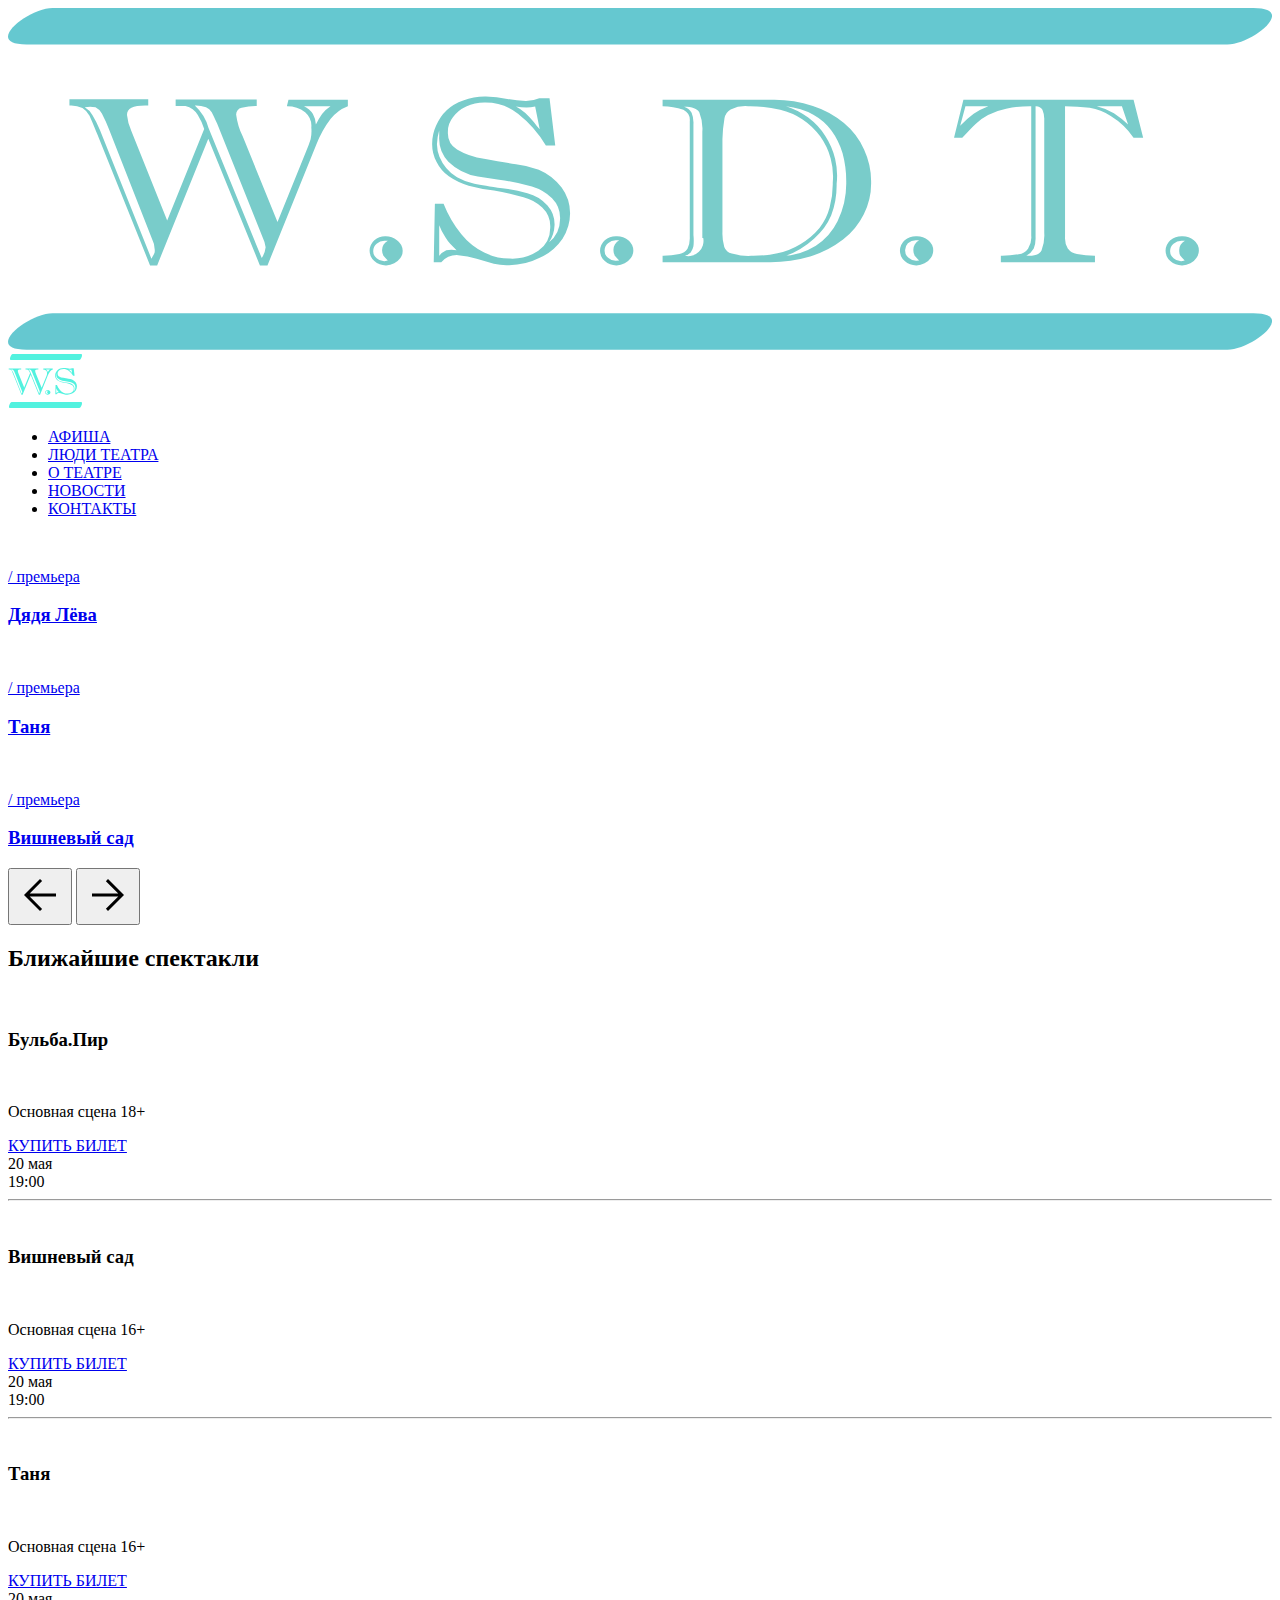
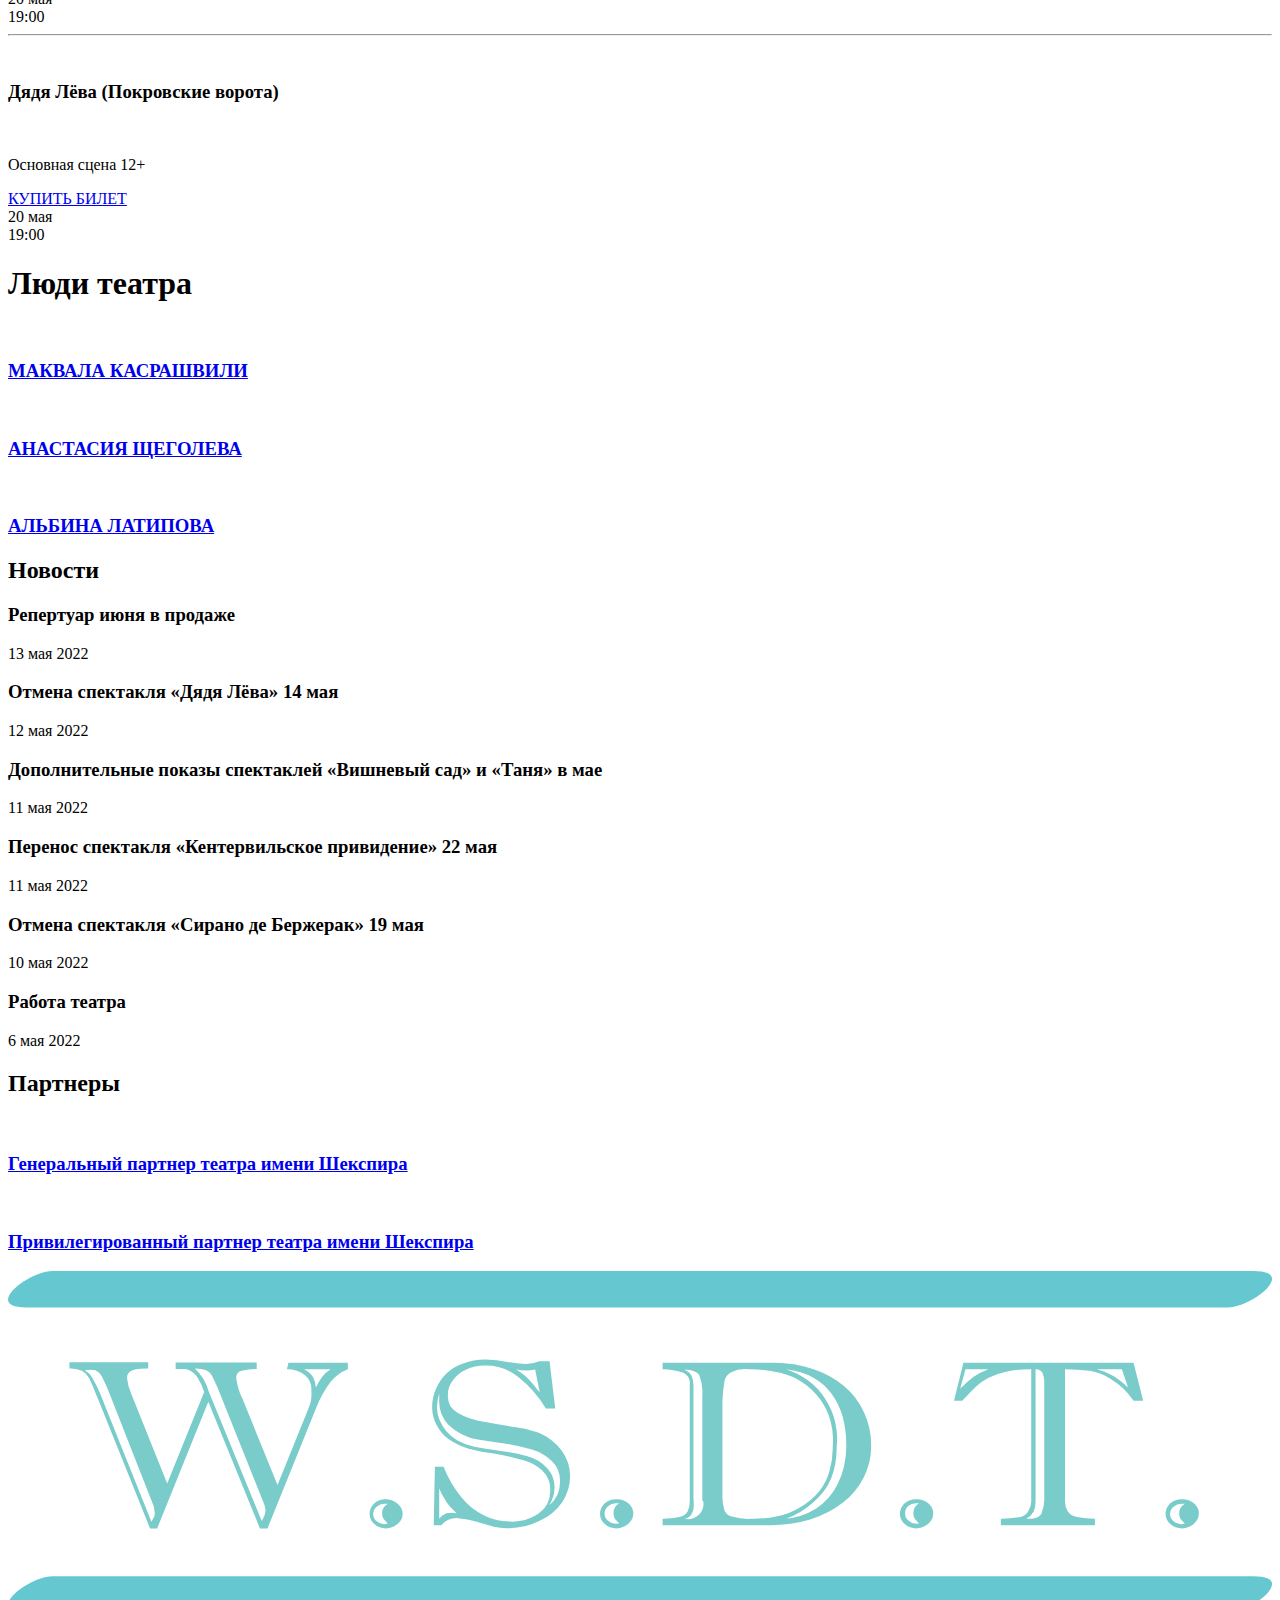
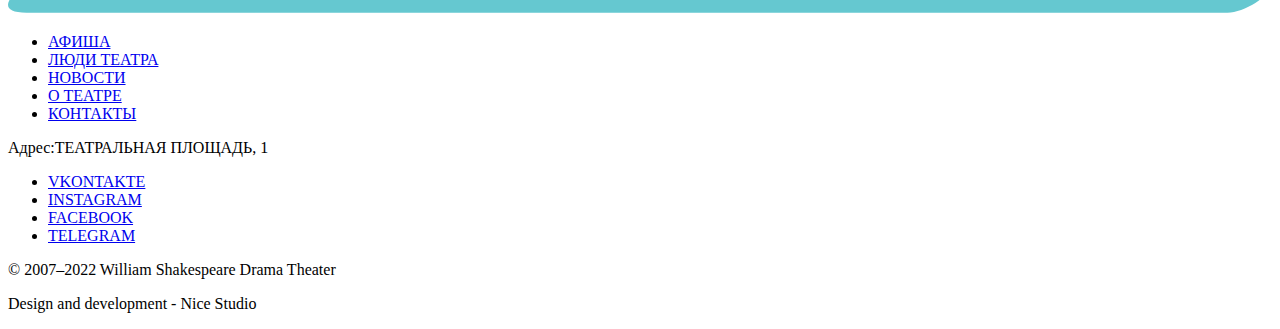
==== index.html @ a1132727 "rechange" ====
<!DOCTYPE html>
<html lang="ru">
<head>
    <meta charset="UTF-8">
    <meta http-equiv="X-UA-Compatible" content="IE=edge">
    <meta name="viewport" content="width=device-width, initial-scale=1.0, user-scalable=0">
    <meta name="format-detection" content="telephone=no">
    <meta name="description" content="Билеты на официальном сайте William Shakespeare Drama Theatre. Онлайн покупка билетов на спектакль. Афиша">
    <meta name="keywords" content="Купить билеты, купить билеты на официальном сайте Willaim Shakespeare Drama Theatre, William Shakespeare Drama Theatre, ws drama theatre">
    <title>Drama Theatre - Main</title>
    <link rel="stylesheet" href="./css/index.css">
    <link rel="icon" href="img/icons/favicon.svg">
    <script src="./js/index.js" defer></script>
</head>
<body>
    <div class="wrapper">
        <header class="header">
            <div class="header__inside container">
                <div class="header__logo">
                    <a href="./index.html">
                        <svg id="Слой_1" data-name="Слой 1" xmlns="http://www.w3.org/2000/svg" viewBox="0 0 55.34 14.96"><defs><style>.cls-1{fill:#52F2DF;}.cls-2{fill:#52F2DF;}</style></defs><path class="cls-1" d="M24,30.39H26.6v.28a1.77,1.77,0,0,0-.76.56,4.51,4.51,0,0,0-.62,1.12l-2.14,5.29h-.33l-2.26-5.55-2.24,5.55h-.31l-2.23-5.55c-.2-.49-.34-.82-.42-1a.86.86,0,0,0-.31-.34,1.11,1.11,0,0,0-.57-.11v-.28h3.45v.28h-.14c-.53,0-.79.13-.79.41a2.26,2.26,0,0,0,.19.71l1.57,3.91,1.62-4a2.73,2.73,0,0,0-.28-.61.82.82,0,0,0-.54-.4l-.43,0v-.28h3.55v.28a2.27,2.27,0,0,0-.66.08.29.29,0,0,0-.24.3A3,3,0,0,0,22,32l1.52,3.74,1.25-3.09a4.36,4.36,0,0,0,.2-.53A1.71,1.71,0,0,0,25,31.6a.8.8,0,0,0-.27-.67,1.31,1.31,0,0,0-.8-.26ZM15.74,31.7,18,37.35l.07-.13a1.07,1.07,0,0,0,.07-.15.44.44,0,0,0,0-.15.91.91,0,0,0-.1-.4L16.15,31.7a7.07,7.07,0,0,0-.32-.71.66.66,0,0,0-.28-.27.94.94,0,0,0-.47,0,.88.88,0,0,1,.34.35A5,5,0,0,1,15.74,31.7Zm4.76-.08,2.33,5.7a1.11,1.11,0,0,0,.17-.48,1.23,1.23,0,0,0-.12-.4l-2-5c-.11-.25-.19-.41-.24-.51a.58.58,0,0,0-.25-.21,1.24,1.24,0,0,0-.49-.08A2.11,2.11,0,0,1,20.5,31.62Zm5.34-.95H24.68a.89.89,0,0,1,.39.34,1,1,0,0,1,.13.46,2.93,2.93,0,0,1,.27-.46A1.5,1.5,0,0,1,25.84,30.67Z" transform="translate(-11.72 -26.37)"/><path class="cls-1" d="M28.23,36.36a.77.77,0,0,1,.52.18A.6.6,0,0,1,29,37a.55.55,0,0,1-.1.32.75.75,0,0,1-.27.23.74.74,0,0,1-.36.09.76.76,0,0,1-.51-.19.6.6,0,0,1,0-.91A.74.74,0,0,1,28.23,36.36Zm.12,1.06a1.59,1.59,0,0,1-.19-.2A.43.43,0,0,1,28.1,37a.45.45,0,0,1,.06-.26.66.66,0,0,1,.19-.18h-.14a.51.51,0,0,0-.35.13.43.43,0,0,0-.15.33.4.4,0,0,0,.15.31.48.48,0,0,0,.34.13Z" transform="translate(-11.72 -26.37)"/><path class="cls-1" d="M30.41,34.94h.38a5.2,5.2,0,0,0,.78,1.34,2.94,2.94,0,0,0,1,.8,2.45,2.45,0,0,0,1.12.26A2.05,2.05,0,0,0,34.94,37a1.23,1.23,0,0,0,.52-1,1.15,1.15,0,0,0-.35-.89,1.88,1.88,0,0,0-.82-.45A10,10,0,0,0,33,34.36a7.35,7.35,0,0,1-1.11-.21,2.92,2.92,0,0,1-.87-.41,1.73,1.73,0,0,1-.54-.64,1.65,1.65,0,0,1-.19-.79,1.92,1.92,0,0,1,.17-.78,2,2,0,0,1,1.19-1.11,2.69,2.69,0,0,1,1-.17,6.17,6.17,0,0,1,.93.1,5.69,5.69,0,0,0,.81.09,1.45,1.45,0,0,0,.59-.12h.45l.25,2.07h-.41A5.09,5.09,0,0,0,34.05,31a2.33,2.33,0,0,0-1.48-.49,1.93,1.93,0,0,0-.79.17,1.49,1.49,0,0,0-.58.47,1,1,0,0,0-.22.65.86.86,0,0,0,.4.77,3,3,0,0,0,1.18.4c.52.1,1,.17,1.4.24a4.24,4.24,0,0,1,1,.24,2.47,2.47,0,0,1,1,.78,1.91,1.91,0,0,1,.37,1.13A2.08,2.08,0,0,1,36,36.47a2.46,2.46,0,0,1-1,.84,2.94,2.94,0,0,1-1.37.32,2.55,2.55,0,0,1-.64-.06l-.75-.22a3.31,3.31,0,0,0-.81-.16.92.92,0,0,0-.74.31h-.33Zm.19-3.22a2.44,2.44,0,0,0-.1.62,1.49,1.49,0,0,0,.11.54,1.87,1.87,0,0,0,.77.9,2.38,2.38,0,0,0,.76.28c.28.06.68.12,1.22.2a6.19,6.19,0,0,1,1.1.22,1.74,1.74,0,0,1,.88.54,1.24,1.24,0,0,1,.31.85,1.49,1.49,0,0,1-.24.76,1.3,1.3,0,0,0,.48-1,1.23,1.23,0,0,0-.35-.93,2.2,2.2,0,0,0-.88-.51,9.78,9.78,0,0,0-1.44-.3l-.93-.14A2.44,2.44,0,0,1,31,33.1,1.48,1.48,0,0,1,30.6,32v-.18A.65.65,0,0,1,30.6,31.72Zm0,4.16v1.34a.86.86,0,0,1,.31-.24,1.11,1.11,0,0,1,.45,0l-.28-.29a1.54,1.54,0,0,1-.21-.28A2.56,2.56,0,0,1,30.6,35.88ZM35,31.68l-.2-1a1.58,1.58,0,0,1-.38.05,2.58,2.58,0,0,1-.46-.05,1.77,1.77,0,0,1,.41.29,4.74,4.74,0,0,1,.37.39A2.79,2.79,0,0,0,35,31.68Z" transform="translate(-11.72 -26.37)"/><path class="cls-1" d="M38.36,36.36a.77.77,0,0,1,.52.18.61.61,0,0,1,.22.46.56.56,0,0,1-.11.32.75.75,0,0,1-.27.23.74.74,0,0,1-.36.09.76.76,0,0,1-.51-.19.6.6,0,0,1,0-.91A.74.74,0,0,1,38.36,36.36Zm.12,1.06a1.59,1.59,0,0,1-.19-.2.43.43,0,0,1-.06-.24.45.45,0,0,1,.06-.26.66.66,0,0,1,.19-.18h-.14a.51.51,0,0,0-.35.13.43.43,0,0,0-.15.33.4.4,0,0,0,.15.31.48.48,0,0,0,.34.13Z" transform="translate(-11.72 -26.37)"/><path class="cls-1" d="M45,37.5H40.38v-.28a3.17,3.17,0,0,0,.74-.08.56.56,0,0,0,.35-.23,1.07,1.07,0,0,0,.1-.5V31.34a.52.52,0,0,0-.28-.51,2.81,2.81,0,0,0-.91-.16v-.28h4.84a5.38,5.38,0,0,1,1.74.27,4,4,0,0,1,1.36.75,3.28,3.28,0,0,1,.88,1.15A3.32,3.32,0,0,1,49.51,34a3,3,0,0,1-.32,1.4,3.21,3.21,0,0,1-.91,1.11,4.45,4.45,0,0,1-1.44.74A6.14,6.14,0,0,1,45,37.5Zm-2.88-1.06V31.78a1.87,1.87,0,0,0-.13-.84c-.09-.17-.31-.25-.67-.25a.58.58,0,0,1,.33.27,1.11,1.11,0,0,1,.08.5v4.85a2.13,2.13,0,0,1,0,.49.68.68,0,0,1-.12.27.66.66,0,0,1-.25.15.67.67,0,0,0,.8-.78ZM43,32.12v4.07a2,2,0,0,0,.08.64.47.47,0,0,0,.33.29,2.53,2.53,0,0,0,.85.1,5,5,0,0,0,1.15-.11,3.32,3.32,0,0,0,1-.4,3.2,3.2,0,0,0,.84-.71,2.35,2.35,0,0,0,.44-.88,3.76,3.76,0,0,0,.14-1.1,3,3,0,0,0-2.3-3.2,5.77,5.77,0,0,0-1.4-.15,1.48,1.48,0,0,0-.77.14.55.55,0,0,0-.27.39A6.15,6.15,0,0,0,43,32.12Zm2.74,5.1a3,3,0,0,0,1.35-.44,2.68,2.68,0,0,0,.95-1.07A3.74,3.74,0,0,0,48.42,34a4.65,4.65,0,0,0-.16-1.27,3.22,3.22,0,0,0-.49-1,2.48,2.48,0,0,0-.79-.69,2.78,2.78,0,0,0-.56-.24,5.56,5.56,0,0,0-.64-.13A3.18,3.18,0,0,1,48,34.07a3.75,3.75,0,0,1-.24,1.39,2.72,2.72,0,0,1-.74,1A3.8,3.8,0,0,1,45.78,37.22Z" transform="translate(-11.72 -26.37)"/><path class="cls-1" d="M51.49,36.36a.77.77,0,0,1,.52.18.58.58,0,0,1,.22.46.56.56,0,0,1-.11.32.62.62,0,0,1-.27.23.74.74,0,0,1-.36.09.76.76,0,0,1-.51-.19.6.6,0,0,1,0-.91A.76.76,0,0,1,51.49,36.36Zm.12,1.06a1.59,1.59,0,0,1-.19-.2.43.43,0,0,1-.06-.24.45.45,0,0,1,.06-.26.66.66,0,0,1,.19-.18h-.14a.53.53,0,0,0-.35.13A.43.43,0,0,0,51,37a.4.4,0,0,0,.15.31.48.48,0,0,0,.34.13Z" transform="translate(-11.72 -26.37)"/><path class="cls-1" d="M53.55,30.39H61l.42,1.66H61a3.29,3.29,0,0,0-1-.95,2.37,2.37,0,0,0-.92-.36A8.43,8.43,0,0,0,58,30.67V36.4a.86.86,0,0,0,.12.5.62.62,0,0,0,.4.24,3.77,3.77,0,0,0,.79.08v.28H55.19v-.28a3.7,3.7,0,0,0,.78-.07.57.57,0,0,0,.41-.24.89.89,0,0,0,.14-.57V30.67a5,5,0,0,0-1.1.11,2.71,2.71,0,0,0-.79.28,2.39,2.39,0,0,0-.52.37c-.14.13-.34.34-.61.62h-.36Zm1.09.28h-1l-.23.85A4.54,4.54,0,0,1,54,31,3.23,3.23,0,0,1,54.64,30.67Zm2.45,5.55V31.27a1,1,0,0,0-.08-.44.33.33,0,0,0-.3-.16V36.4a1.22,1.22,0,0,1-.08.5.78.78,0,0,1-.33.32h.13c.28,0,.46-.07.54-.23A1.78,1.78,0,0,0,57.09,36.22Zm3.67-4.75-.27-.8h-1.1a2.6,2.6,0,0,1,.75.31A4.89,4.89,0,0,1,60.76,31.47Z" transform="translate(-11.72 -26.37)"/><path class="cls-1" d="M63.13,36.36a.76.76,0,0,1,.51.18.58.58,0,0,1,.22.46.56.56,0,0,1-.11.32.65.65,0,0,1-.26.23.8.8,0,0,1-.36.09.77.77,0,0,1-.52-.19.6.6,0,0,1,0-.91A.77.77,0,0,1,63.13,36.36Zm.11,1.06a1.59,1.59,0,0,1-.19-.2A.43.43,0,0,1,63,37a.45.45,0,0,1,.06-.26.66.66,0,0,1,.19-.18H63.1a.53.53,0,0,0-.35.13.43.43,0,0,0-.15.33.4.4,0,0,0,.15.31.48.48,0,0,0,.34.13Z" transform="translate(-11.72 -26.37)"/><path class="cls-2" d="M12.53,41.33H65.11c1.06,0,3.09-1.6,1.14-1.6H13.67c-1.06,0-3.08,1.6-1.14,1.6Z" transform="translate(-11.72 -26.37)"/><path class="cls-2" d="M66.25,26.37H13.67c-1.06,0-3.08,1.6-1.14,1.6H65.11c1.06,0,3.09-1.6,1.14-1.6Z" transform="translate(-11.72 -26.37)"/></svg>
                    </a>
                    <a href="./index.html">
                        <svg width="74" height="54" viewBox="0 0 74 54" fill="#52F2DF" xmlns="http://www.w3.org/2000/svg">
                            <path d="M35.3802 14.5107H44.7767V15.5214C43.6948 15.9344 42.7455 16.633 42.03 17.5428C41.0945 18.7771 40.34 20.1384 39.7893 21.5856L32.0553 40.6805H30.8627L22.695 20.6471L14.5996 40.6805H13.4792L5.41997 20.6471C4.69717 18.8783 4.1912 17.6872 3.90208 17.0374C3.64716 16.5343 3.25985 16.11 2.78173 15.8102C2.14249 15.4976 1.43151 15.3606 0.721741 15.4131V14.4024H13.1901V15.4131H12.6842C10.7687 15.4131 9.82908 15.8823 9.82908 16.893C9.91642 17.779 10.1484 18.6447 10.5157 19.4559L16.1898 33.5695L22.0445 19.131C21.7991 18.3583 21.4593 17.6187 21.0326 16.9291C20.8278 16.5645 20.548 16.2472 20.2117 15.9984C19.8753 15.7495 19.4899 15.5746 19.081 15.4853H17.5269V14.4746H30.3567V15.4853C29.5518 15.4641 28.7481 15.5614 27.9715 15.7741C27.7195 15.8178 27.4923 15.952 27.3325 16.1515C27.1727 16.3509 27.0915 16.6018 27.1041 16.857C27.2563 18.0626 27.6106 19.234 28.1522 20.3222L33.6455 33.8222L38.163 22.6685C38.4452 22.0471 38.6867 21.408 38.8858 20.7553C39.0177 20.1389 39.0543 19.5059 38.9942 18.8783C39.0329 18.427 38.9647 17.973 38.7952 17.5528C38.6257 17.1327 38.3596 16.7583 38.0185 16.4599C37.1842 15.8381 36.1681 15.5083 35.1272 15.5214L35.3802 14.5107ZM5.52839 19.2393L13.6961 39.6337L13.9491 39.1644C14.0473 38.9908 14.1318 38.8097 14.202 38.623C14.2331 38.4438 14.2331 38.2607 14.202 38.0815C14.1938 37.579 14.0701 37.085 13.8406 36.6377L7.01014 19.2393C6.67208 18.3645 6.286 17.5089 5.85365 16.6765C5.62203 16.2574 5.2694 15.9178 4.84173 15.7019C4.28467 15.5582 3.7002 15.5582 3.14314 15.7019C3.66377 15.9989 4.08974 16.4368 4.3719 16.9652C4.81061 17.6951 5.19707 18.455 5.52839 19.2393V19.2393ZM22.7311 18.9505L31.1518 39.5254C31.4883 39.0032 31.6986 38.4101 31.7662 37.7928C31.7051 37.2903 31.5584 36.802 31.3325 36.3489L24.1045 18.3008C23.7069 17.3984 23.4178 16.8209 23.2371 16.4599C23.0148 16.126 22.7012 15.8629 22.3336 15.7019C21.7688 15.4874 21.1665 15.3891 20.5627 15.4131C21.5993 16.3692 22.3499 17.5937 22.7311 18.9505ZM42.03 15.5214H37.8378C38.4189 15.782 38.9094 16.2092 39.2472 16.7487C39.5359 17.2561 39.6971 17.8258 39.717 18.4091C39.9911 17.8271 40.3177 17.2714 40.6928 16.7487C41.0663 16.2674 41.5184 15.8525 42.03 15.5214Z" fill="#52F2DF"/>
                            <path d="M39.6675 36.0602C40.3526 36.0381 41.0218 36.2695 41.5468 36.7099C41.8132 36.9005 42.0329 37.1489 42.1894 37.4365C42.3459 37.7241 42.4351 38.0433 42.4503 38.3703C42.4531 38.7835 42.3268 39.1873 42.0889 39.5254C41.8347 39.8761 41.5001 40.1608 41.1131 40.3556C40.7141 40.5725 40.2663 40.6843 39.812 40.6805C39.134 40.6869 38.4774 40.4427 37.9689 39.9946C37.7321 39.7913 37.542 39.5393 37.4117 39.2559C37.2814 38.9724 37.214 38.6642 37.214 38.3523C37.214 38.0404 37.2814 37.7321 37.4117 37.4487C37.542 37.1652 37.7321 36.9132 37.9689 36.7099C38.4417 36.3017 39.0427 36.0719 39.6675 36.0602ZM40.1012 39.8863C39.8518 39.666 39.622 39.4245 39.4145 39.1644C39.272 38.924 39.1971 38.6497 39.1977 38.3703C39.1733 38.0428 39.2489 37.7156 39.4145 37.4318C39.5977 37.1716 39.8311 36.9507 40.1012 36.7821H39.5952C39.1293 36.7732 38.6774 36.9408 38.3303 37.2513C38.1585 37.3985 38.0211 37.5813 37.9274 37.7871C37.8338 37.9928 37.7863 38.2165 37.7882 38.4425C37.7894 38.6576 37.8387 38.8697 37.9325 39.0633C38.0263 39.2569 38.1622 39.4271 38.3303 39.5615C38.6623 39.873 39.1037 40.0415 39.5591 40.0307L40.1012 39.8863Z" fill="#52F2DF"/>
                            <path d="M47.5461 30.9345H48.9194C49.6118 32.6785 50.562 34.3089 51.7384 35.7714C52.716 36.9875 53.9499 37.9735 55.3524 38.6591C56.608 39.2882 57.9954 39.6099 59.4001 39.5976C60.9992 39.687 62.5842 39.2564 63.9176 38.3703C64.4962 37.9618 64.9687 37.4211 65.2956 36.7932C65.6225 36.1653 65.7944 35.4684 65.7969 34.7607C65.8292 34.1659 65.7329 33.5712 65.5147 33.0169C65.2964 32.4626 64.9613 31.9616 64.532 31.5482C63.697 30.766 62.6776 30.2073 61.5685 29.9238C60.0402 29.4604 58.4827 29.0986 56.9064 28.8409C55.5517 28.6914 54.2106 28.438 52.8949 28.0829C51.7721 27.7666 50.7096 27.2665 49.7507 26.603C48.9205 26.0042 48.2504 25.2109 47.7991 24.2928C47.3358 23.4143 47.0997 22.434 47.1124 21.4412C47.1175 20.4701 47.3268 19.5108 47.7268 18.6257C48.1225 17.6941 48.7098 16.856 49.4507 16.1657C50.1916 15.4755 51.0695 14.9485 52.0275 14.619C53.1823 14.1874 54.4088 13.9792 55.6415 14.0054C56.7694 14.0406 57.893 14.1612 59.0026 14.3663C59.9693 14.5444 60.9476 14.6529 61.9299 14.6912C62.6632 14.6974 63.3896 14.5498 64.0622 14.258H65.6885L66.592 21.73H65.1103C63.9597 19.8026 62.4653 18.1021 60.7011 16.7126C59.1745 15.5271 57.2858 14.9025 55.3524 14.9439C54.368 14.9449 53.395 15.154 52.4973 15.5575C51.6658 15.9362 50.9444 16.52 50.4012 17.254C49.8674 17.918 49.5857 18.749 49.6061 19.6003C49.5787 20.15 49.6982 20.697 49.9522 21.1854C50.2062 21.6738 50.5857 22.086 51.0517 22.3797C52.3564 23.1538 53.8092 23.6457 55.3163 23.8236C57.1955 24.1845 58.9303 24.4372 60.3759 24.6899C61.6113 24.8311 62.8249 25.122 63.9899 25.5562C65.4194 26.1645 66.6651 27.135 67.6039 28.3717C68.4728 29.5546 68.9413 30.9835 68.9411 32.4506C68.9313 33.872 68.5178 35.2614 67.7485 36.4572C66.8393 37.7747 65.5907 38.8223 64.1345 39.4893C62.602 40.2689 60.9029 40.6653 59.1833 40.6444C58.4062 40.67 57.629 40.5972 56.8703 40.4278L54.1598 39.6337C53.2119 39.3199 52.2285 39.1259 51.2324 39.0562C50.731 39.0289 50.2298 39.1154 49.7667 39.3092C49.3035 39.503 48.8903 39.799 48.558 40.1752H47.3654L47.5461 30.9345ZM48.2328 19.3115C48.0163 20.0388 47.8948 20.7911 47.8714 21.5495C47.8814 22.2183 48.0162 22.8793 48.2689 23.4987C48.8196 24.8541 49.7962 25.9942 51.0517 26.7473C51.9027 27.2385 52.8317 27.5804 53.7984 27.7581C54.8103 27.9746 56.2559 28.1912 58.2075 28.48C59.5539 28.624 60.8845 28.8898 62.1829 29.2741C63.416 29.5875 64.525 30.2671 65.3632 31.2233C66.1103 32.0686 66.5104 33.1643 66.4836 34.2915C66.4492 35.2676 66.1494 36.216 65.6162 37.0348C66.154 36.5982 66.5885 36.0481 66.8884 35.424C67.1883 34.8 67.3463 34.1174 67.3509 33.4252C67.3855 32.8085 67.2908 32.1915 67.073 31.6134C66.8552 31.0354 66.5191 30.5091 66.086 30.0682C65.1845 29.2149 64.0952 28.5844 62.9057 28.2273C61.2006 27.7364 59.461 27.3744 57.7015 27.1444L54.3405 26.6391C52.585 26.3449 50.9597 25.5269 49.6784 24.2928C49.1798 23.7639 48.7944 23.139 48.5459 22.4563C48.2973 21.7736 48.1908 21.0474 48.2328 20.3222V19.6725C48.2235 19.5523 48.2235 19.4317 48.2328 19.3115ZM48.2328 34.3276V39.1645C48.5345 38.7934 48.9179 38.4969 49.3531 38.2982C49.8895 38.1872 50.443 38.1872 50.9794 38.2982L49.9675 37.2514C49.6769 36.9444 49.4223 36.6053 49.2086 36.2407C48.81 35.643 48.4825 35.001 48.2328 34.3276V34.3276ZM64.1345 19.1671L63.4117 15.5575C62.9629 15.6731 62.5017 15.7337 62.0383 15.738C61.4799 15.7277 60.9235 15.6673 60.3759 15.5575C60.9171 15.8343 61.416 16.1868 61.8576 16.6043C62.3297 17.0479 62.7761 17.5179 63.1948 18.0121C63.4791 18.4197 63.7932 18.8058 64.1345 19.1671Z" fill="#52F2DF"/>
                            <path d="M2.06796 54H71.4225C72.8207 54 75.4983 48 72.9262 48H3.57165C2.17348 48 -0.49096 54 2.06796 54Z" fill="#52F2DF"/>
                            <path d="M72.9409 0H4.53642C3.15741 0 0.529464 6 3.05333 6H71.4578C72.8369 6 75.4778 0 72.9409 0Z" fill="#52F2DF"/>
                            </svg>
                    </a>
                </div>
                <div class="header__burger">
                    <span></span>
                </div>
                <nav class="header__nav">
                    <ul class="header__list">
                        <li class="header__link"><a href="#" class="header__reference">АФИША</a></li>
                        <li class="header__link"><a href="#" class="header__reference">ЛЮДИ ТЕАТРА</a></li>
                        <li class="header__link"><a href="#" class="header__reference">О ТЕАТРЕ</a></li>
                        <li class="header__link"><a href="#" class="header__reference">НОВОСТИ</a></li>
                        <li class="header__link"><a href="#" class="header__reference">КОНТАКТЫ</a></li>
                    </ul>
                </nav>
            </div>
        </header>
        <main class="content">
            <div class="content__inside container">
                <div class="slider">
                    <div class="slider__inside">
                        <div class="slider__tape">
                            <div class="slider__tape-item"><img src="./img/main/uncle_liova.jpg" alt="" class="slider__img">
                                <a href="#">
                                <div class="slider__tape-shadow">
                                    <p class="slider__text">/ премьера</p>
                                    <h3 class="slider__heading">Дядя Лёва</h3>    
                                </div>
                                </a>
                            </div>
                            <div class="slider__tape-item"><img src="./img/main/tanya.JPG" alt="" class="slider__img">
                                <a href="#">
                                    <div class="slider__tape-shadow">
                                        <p class="slider__text">/ премьера</p>
                                        <h3 class="slider__heading">Таня</h3>
                                </div>
                                </a>
                            </div>
                            <div class="slider__tape-item"><img src="./img/main/vishnevyi_sad.jpg" alt="" class="slider__img">
                                <a href="#">
                                <div class="slider__tape-shadow">
                                        <p class="slider__text">/ премьера</p>
                                        <h3 class="slider__heading">Вишневый сад</h3>
                                </div>
                            </a>
                            </div>
                        </div>
                    </div>
                    <div class="slider__buttons">
                        <button class="slider__button slider__button_prev"><svg xmlns="http://www.w3.org/2000/svg" height="48" width="48"><path d="M24 40 8 24 24 8 26.1 10.1 13.7 22.5H40V25.5H13.7L26.1 37.9Z"/></svg></button>
                        <span class="slider__button-desc"></span>
                        <button class="slider__button slider__button_next"><svg xmlns="http://www.w3.org/2000/svg" height="48" width="48"><path d="M24 40 21.9 37.85 34.25 25.5H8V22.5H34.25L21.9 10.15L24 8L40 24Z"/></svg></button>
                    </div>
                </div>
                <div class="upcoming">
                    <div class="upcoming__inside">
                        <h2 class="upcoming__heading content__heading">Ближайшие спектакли</h2>
                        <div class="performances">
                            <div class="perfomances__inside">
                                <div class="perfomance perfomance_one">
                                 <div class="perfomance__column perfomance__column_one">
                                     <img src="./img/affiche/bulba.JPG" alt="" class="perfomance__image">
                                 </div>
                                 <div class="perfomance__column perfomance__column_two">
                                    <h3 class="perfomance__heading">Бульба.Пир</h3>
                                    <div class="perfomance__subrow">
                                        <img src="./img/icons/pin_drop_2.svg" alt="" class="perfomance__icon">
                                        <p class="perfomance__text"><span>Основная сцена</span> 18+</p>
                                    </div>
                                 </div>
                                 <div class="perfomance__column perfomance__column_fourth">
                                    <div class="perfomance__button"><a href="#" class="">КУПИТЬ БИЛЕТ</a></div>
                                    <div class="perfomance__desc">
                                        <div class="perfomance__date">20 мая</div>
                                        <div class="perfomance__time">19:00</div>
                                    </div>
                                </div>
                                </div>
                                <hr class="perfomances__line">
                                <div class="perfomance perfomance_two">
                                    <div class="perfomance__column perfomance__column_one">
                                        <img src="./img/affiche/vihnev_sad.jpg" alt="" class="perfomance__image">
                                    </div>
                                    <div class="perfomance__column perfomance__column_two">
                                       <h3 class="perfomance__heading">Вишневый сад</h3>
                                       <div class="perfomance__subrow">
                                           <img src="./img/icons/pin_drop_2.svg" alt="" class="perfomance__icon">
                                           <p class="perfomance__text"><span>Основная сцена</span> 16+</p>
                                       </div>
                                    </div>
                                    <div class="perfomance__column perfomance__column_fourth">
                                       <div class="perfomance__button"><a href="#" class="">КУПИТЬ БИЛЕТ</a></div>
                                       <div class="perfomance__desc">
                                        <div class="perfomance__date">20 мая</div>
                                        <div class="perfomance__time">19:00</div>
                                    </div>
                                   </div>
                                </div>
                                <hr class="perfomances__line">
                                <div class="perfomance perfomance_three">
                                    <div class="perfomance__column perfomance__column_one">
                                        <img src="./img/affiche/tanya.jpg" alt="" class="perfomance__image">
                                    </div>
                                    <div class="perfomance__column perfomance__column_two">
                                       <h3 class="perfomance__heading">Таня</h3>
                                       <div class="perfomance__subrow">
                                           <img src="./img/icons/pin_drop_2.svg" alt="" class="perfomance__icon">
                                           <p class="perfomance__text"><span>Основная сцена</span> 16+</p>
                                       </div>
                                    </div>
                                    <div class="perfomance__column perfomance__column_fourth">
                                       <div class="perfomance__button"><a href="#" class="">КУПИТЬ БИЛЕТ</a></div>
                                       <div class="perfomance__desc">
                                        <div class="perfomance__date">20 мая</div>
                                        <div class="perfomance__time">19:00</div>
                                    </div>
                                   </div>
                                </div>
                                <hr class="perfomances__line">
                                <div class="perfomance perfomance_fourth">
                                    <div class="perfomance__column perfomance__column_one">
                                        <img src="./img/affiche/uncle_Leva.jpg" alt="" class="perfomance__image">
                                    </div>
                                    <div class="perfomance__column perfomance__column_two">
                                       <h3 class="perfomance__heading">Дядя Лёва (Покровские ворота)</h3>
                                       <div class="perfomance__subrow">
                                           <img src="./img/icons/pin_drop_2.svg
                                           " alt="" class="perfomance__icon">
                                           <p class="perfomance__text"><span>Основная сцена</span> 12+</p>
                                       </div>
                                    </div>
                                    <div class="perfomance__column perfomance__column_fourth">
                                       <div class="perfomance__button"><a href="#" class="">КУПИТЬ БИЛЕТ</a></div>
                                       <div class="perfomance__desc">
                                           <div class="perfomance__date">20 мая</div>
                                           <div class="perfomance__time">19:00</div>
                                       </div>
                                   </div>
                                </div>
                            </div>
                        </div>
                    </div>
                </div>
                <div class="people">
                    <div class="people__inside">
                        <h1 class="people__heading content__heading">Люди театра</h1>
                        <div class="people__list">
                            <div class="people__person people__person_one">
                                <a href="#">
                                    <img src="./img/peopleOfTheatre/kasrashvili.jpg" alt="" class="people__photo">
                                    <h3 class="people__name">МАКВАЛА КАСРАШВИЛИ</h3>
                                </a>
                            </div>
                            <div class="people__person people__person_two">
                                <a href="#">
                                    <img src="./img/peopleOfTheatre/shegoleva.jpg" alt="" class="people__photo">
                                    <h3 class="people__name">АНАСТАСИЯ ЩЕГОЛЕВА</h3>
                                </a>
                            </div>
                            <div class="people__person people__person_three">
                                <a href="#">
                                    <img src="./img/peopleOfTheatre/latipova.jpg" alt="" class="people__photo">
                                    <h3 class="people__name">АЛЬБИНА ЛАТИПОВА</h3>
                                </a>
                            </div>
                        </div>
                    </div>
                </div>
                <div class="news">
                    <div class="news__inside">
                        <h2 class="news__heading content__heading">Новости</h2>
                        <div class="news__posts">
                            <div class="news__post news__post_first">
                                <h3 class="news__post-heading">Репертуар июня в продаже</h3>
                                <p class="news__post-date">13 мая 2022</p>
                            </div>
                            <div class="news__post news__post_second">
                                <h3 class="news__post-heading">Отмена спектакля «Дядя Лёва» 14 мая</h3>
                                <p class="news__post-date">12 мая 2022</p>
                            </div>
                            <div class="news__post news__post_thirth">
                                <h3 class="news__post-heading">Дополнительные показы спектаклей «Вишневый сад» и «Таня» в мае</h3>
                                <p class="news__post-date">11 мая 2022</p>
                            </div>
                            <div class="news__post news__post_fourth">
                                <h3 class="news__post-heading">Перенос спектакля «Кентервильское привидение» 22 мая</h3>
                                <p class="news__post-date">11 мая 2022</p>
                            </div>
                            <div class="news__post news__post_fifth">
                                <h3 class="news__post-heading">Отмена спектакля «Сирано де Бержерак» 19 мая</h3>
                                <p class="news__post-date">10 мая 2022</p>
                            </div>
                            <div class="news__post news__post_sixth">
                                <h3 class="news__post-heading">Работа театра</h3>
                                <p class="news__post-date">6 мая 2022</p>
                            </div>
                        </div>
                    </div>
                </div>
                <div class="partners">
                    <div class="partners__inside">
                        <h2 class="partners__heading content__heading">Партнеры</h2>
                        <div class="partners__list">
                            <div class="partners__partner partners__partner_one">
                                <a target="_blank" href="https://www.ingos.ru/">
                                <img src="./img/icons/ингосстрах.png" alt="" class="parnters__image">
                                <h3 class="partners__title">Генеральный партнер театра имени Шекспира</h3>
                                </a>
                            </div>
                            <div class="partners__partner partners__partner_two">
                                <a target="_blank" href="https://gum.ru/">
                                <img src="./img/icons/ГУМ.png" alt="" class="parnters__image">
                                <h3 class="partners__title">Привилегированный партнер театра имени Шекспира</h3>
                                </a>
                            </div>
                        </div>
                    </div>
                </div>
            </div>
        </main>
        <footer class="footer">
            <div class="footer__inside container">
                <div class="footer__logo">
                    <a href="./index.html">
                    <svg id="Слой_1" data-name="Слой 1" xmlns="http://www.w3.org/2000/svg" viewBox="0 0 55.34 14.96"><defs><style>.cls-1{fill:#79ccca;}.cls-2{fill:#65c8d0;}</style></defs><path class="cls-1" d="M24,30.39H26.6v.28a1.77,1.77,0,0,0-.76.56,4.51,4.51,0,0,0-.62,1.12l-2.14,5.29h-.33l-2.26-5.55-2.24,5.55h-.31l-2.23-5.55c-.2-.49-.34-.82-.42-1a.86.86,0,0,0-.31-.34,1.11,1.11,0,0,0-.57-.11v-.28h3.45v.28h-.14c-.53,0-.79.13-.79.41a2.26,2.26,0,0,0,.19.71l1.57,3.91,1.62-4a2.73,2.73,0,0,0-.28-.61.82.82,0,0,0-.54-.4l-.43,0v-.28h3.55v.28a2.27,2.27,0,0,0-.66.08.29.29,0,0,0-.24.3A3,3,0,0,0,22,32l1.52,3.74,1.25-3.09a4.36,4.36,0,0,0,.2-.53A1.71,1.71,0,0,0,25,31.6a.8.8,0,0,0-.27-.67,1.31,1.31,0,0,0-.8-.26ZM15.74,31.7,18,37.35l.07-.13a1.07,1.07,0,0,0,.07-.15.44.44,0,0,0,0-.15.91.91,0,0,0-.1-.4L16.15,31.7a7.07,7.07,0,0,0-.32-.71.66.66,0,0,0-.28-.27.94.94,0,0,0-.47,0,.88.88,0,0,1,.34.35A5,5,0,0,1,15.74,31.7Zm4.76-.08,2.33,5.7a1.11,1.11,0,0,0,.17-.48,1.23,1.23,0,0,0-.12-.4l-2-5c-.11-.25-.19-.41-.24-.51a.58.58,0,0,0-.25-.21,1.24,1.24,0,0,0-.49-.08A2.11,2.11,0,0,1,20.5,31.62Zm5.34-.95H24.68a.89.89,0,0,1,.39.34,1,1,0,0,1,.13.46,2.93,2.93,0,0,1,.27-.46A1.5,1.5,0,0,1,25.84,30.67Z" transform="translate(-11.72 -26.37)"/><path class="cls-1" d="M28.23,36.36a.77.77,0,0,1,.52.18A.6.6,0,0,1,29,37a.55.55,0,0,1-.1.32.75.75,0,0,1-.27.23.74.74,0,0,1-.36.09.76.76,0,0,1-.51-.19.6.6,0,0,1,0-.91A.74.74,0,0,1,28.23,36.36Zm.12,1.06a1.59,1.59,0,0,1-.19-.2A.43.43,0,0,1,28.1,37a.45.45,0,0,1,.06-.26.66.66,0,0,1,.19-.18h-.14a.51.51,0,0,0-.35.13.43.43,0,0,0-.15.33.4.4,0,0,0,.15.31.48.48,0,0,0,.34.13Z" transform="translate(-11.72 -26.37)"/><path class="cls-1" d="M30.41,34.94h.38a5.2,5.2,0,0,0,.78,1.34,2.94,2.94,0,0,0,1,.8,2.45,2.45,0,0,0,1.12.26A2.05,2.05,0,0,0,34.94,37a1.23,1.23,0,0,0,.52-1,1.15,1.15,0,0,0-.35-.89,1.88,1.88,0,0,0-.82-.45A10,10,0,0,0,33,34.36a7.35,7.35,0,0,1-1.11-.21,2.92,2.92,0,0,1-.87-.41,1.73,1.73,0,0,1-.54-.64,1.65,1.65,0,0,1-.19-.79,1.92,1.92,0,0,1,.17-.78,2,2,0,0,1,1.19-1.11,2.69,2.69,0,0,1,1-.17,6.17,6.17,0,0,1,.93.1,5.69,5.69,0,0,0,.81.09,1.45,1.45,0,0,0,.59-.12h.45l.25,2.07h-.41A5.09,5.09,0,0,0,34.05,31a2.33,2.33,0,0,0-1.48-.49,1.93,1.93,0,0,0-.79.17,1.49,1.49,0,0,0-.58.47,1,1,0,0,0-.22.65.86.86,0,0,0,.4.77,3,3,0,0,0,1.18.4c.52.1,1,.17,1.4.24a4.24,4.24,0,0,1,1,.24,2.47,2.47,0,0,1,1,.78,1.91,1.91,0,0,1,.37,1.13A2.08,2.08,0,0,1,36,36.47a2.46,2.46,0,0,1-1,.84,2.94,2.94,0,0,1-1.37.32,2.55,2.55,0,0,1-.64-.06l-.75-.22a3.31,3.31,0,0,0-.81-.16.92.92,0,0,0-.74.31h-.33Zm.19-3.22a2.44,2.44,0,0,0-.1.62,1.49,1.49,0,0,0,.11.54,1.87,1.87,0,0,0,.77.9,2.38,2.38,0,0,0,.76.28c.28.06.68.12,1.22.2a6.19,6.19,0,0,1,1.1.22,1.74,1.74,0,0,1,.88.54,1.24,1.24,0,0,1,.31.85,1.49,1.49,0,0,1-.24.76,1.3,1.3,0,0,0,.48-1,1.23,1.23,0,0,0-.35-.93,2.2,2.2,0,0,0-.88-.51,9.78,9.78,0,0,0-1.44-.3l-.93-.14A2.44,2.44,0,0,1,31,33.1,1.48,1.48,0,0,1,30.6,32v-.18A.65.65,0,0,1,30.6,31.72Zm0,4.16v1.34a.86.86,0,0,1,.31-.24,1.11,1.11,0,0,1,.45,0l-.28-.29a1.54,1.54,0,0,1-.21-.28A2.56,2.56,0,0,1,30.6,35.88ZM35,31.68l-.2-1a1.58,1.58,0,0,1-.38.05,2.58,2.58,0,0,1-.46-.05,1.77,1.77,0,0,1,.41.29,4.74,4.74,0,0,1,.37.39A2.79,2.79,0,0,0,35,31.68Z" transform="translate(-11.72 -26.37)"/><path class="cls-1" d="M38.36,36.36a.77.77,0,0,1,.52.18.61.61,0,0,1,.22.46.56.56,0,0,1-.11.32.75.75,0,0,1-.27.23.74.74,0,0,1-.36.09.76.76,0,0,1-.51-.19.6.6,0,0,1,0-.91A.74.74,0,0,1,38.36,36.36Zm.12,1.06a1.59,1.59,0,0,1-.19-.2.43.43,0,0,1-.06-.24.45.45,0,0,1,.06-.26.66.66,0,0,1,.19-.18h-.14a.51.51,0,0,0-.35.13.43.43,0,0,0-.15.33.4.4,0,0,0,.15.31.48.48,0,0,0,.34.13Z" transform="translate(-11.72 -26.37)"/><path class="cls-1" d="M45,37.5H40.38v-.28a3.17,3.17,0,0,0,.74-.08.56.56,0,0,0,.35-.23,1.07,1.07,0,0,0,.1-.5V31.34a.52.52,0,0,0-.28-.51,2.81,2.81,0,0,0-.91-.16v-.28h4.84a5.38,5.38,0,0,1,1.74.27,4,4,0,0,1,1.36.75,3.28,3.28,0,0,1,.88,1.15A3.32,3.32,0,0,1,49.51,34a3,3,0,0,1-.32,1.4,3.21,3.21,0,0,1-.91,1.11,4.45,4.45,0,0,1-1.44.74A6.14,6.14,0,0,1,45,37.5Zm-2.88-1.06V31.78a1.87,1.87,0,0,0-.13-.84c-.09-.17-.31-.25-.67-.25a.58.58,0,0,1,.33.27,1.11,1.11,0,0,1,.08.5v4.85a2.13,2.13,0,0,1,0,.49.68.68,0,0,1-.12.27.66.66,0,0,1-.25.15.67.67,0,0,0,.8-.78ZM43,32.12v4.07a2,2,0,0,0,.08.64.47.47,0,0,0,.33.29,2.53,2.53,0,0,0,.85.1,5,5,0,0,0,1.15-.11,3.32,3.32,0,0,0,1-.4,3.2,3.2,0,0,0,.84-.71,2.35,2.35,0,0,0,.44-.88,3.76,3.76,0,0,0,.14-1.1,3,3,0,0,0-2.3-3.2,5.77,5.77,0,0,0-1.4-.15,1.48,1.48,0,0,0-.77.14.55.55,0,0,0-.27.39A6.15,6.15,0,0,0,43,32.12Zm2.74,5.1a3,3,0,0,0,1.35-.44,2.68,2.68,0,0,0,.95-1.07A3.74,3.74,0,0,0,48.42,34a4.65,4.65,0,0,0-.16-1.27,3.22,3.22,0,0,0-.49-1,2.48,2.48,0,0,0-.79-.69,2.78,2.78,0,0,0-.56-.24,5.56,5.56,0,0,0-.64-.13A3.18,3.18,0,0,1,48,34.07a3.75,3.75,0,0,1-.24,1.39,2.72,2.72,0,0,1-.74,1A3.8,3.8,0,0,1,45.78,37.22Z" transform="translate(-11.72 -26.37)"/><path class="cls-1" d="M51.49,36.36a.77.77,0,0,1,.52.18.58.58,0,0,1,.22.46.56.56,0,0,1-.11.32.62.62,0,0,1-.27.23.74.74,0,0,1-.36.09.76.76,0,0,1-.51-.19.6.6,0,0,1,0-.91A.76.76,0,0,1,51.49,36.36Zm.12,1.06a1.59,1.59,0,0,1-.19-.2.43.43,0,0,1-.06-.24.45.45,0,0,1,.06-.26.66.66,0,0,1,.19-.18h-.14a.53.53,0,0,0-.35.13A.43.43,0,0,0,51,37a.4.4,0,0,0,.15.31.48.48,0,0,0,.34.13Z" transform="translate(-11.72 -26.37)"/><path class="cls-1" d="M53.55,30.39H61l.42,1.66H61a3.29,3.29,0,0,0-1-.95,2.37,2.37,0,0,0-.92-.36A8.43,8.43,0,0,0,58,30.67V36.4a.86.86,0,0,0,.12.5.62.62,0,0,0,.4.24,3.77,3.77,0,0,0,.79.08v.28H55.19v-.28a3.7,3.7,0,0,0,.78-.07.57.57,0,0,0,.41-.24.89.89,0,0,0,.14-.57V30.67a5,5,0,0,0-1.1.11,2.71,2.71,0,0,0-.79.28,2.39,2.39,0,0,0-.52.37c-.14.13-.34.34-.61.62h-.36Zm1.09.28h-1l-.23.85A4.54,4.54,0,0,1,54,31,3.23,3.23,0,0,1,54.64,30.67Zm2.45,5.55V31.27a1,1,0,0,0-.08-.44.33.33,0,0,0-.3-.16V36.4a1.22,1.22,0,0,1-.08.5.78.78,0,0,1-.33.32h.13c.28,0,.46-.07.54-.23A1.78,1.78,0,0,0,57.09,36.22Zm3.67-4.75-.27-.8h-1.1a2.6,2.6,0,0,1,.75.31A4.89,4.89,0,0,1,60.76,31.47Z" transform="translate(-11.72 -26.37)"/><path class="cls-1" d="M63.13,36.36a.76.76,0,0,1,.51.18.58.58,0,0,1,.22.46.56.56,0,0,1-.11.32.65.65,0,0,1-.26.23.8.8,0,0,1-.36.09.77.77,0,0,1-.52-.19.6.6,0,0,1,0-.91A.77.77,0,0,1,63.13,36.36Zm.11,1.06a1.59,1.59,0,0,1-.19-.2A.43.43,0,0,1,63,37a.45.45,0,0,1,.06-.26.66.66,0,0,1,.19-.18H63.1a.53.53,0,0,0-.35.13.43.43,0,0,0-.15.33.4.4,0,0,0,.15.31.48.48,0,0,0,.34.13Z" transform="translate(-11.72 -26.37)"/><path class="cls-2" d="M12.53,41.33H65.11c1.06,0,3.09-1.6,1.14-1.6H13.67c-1.06,0-3.08,1.6-1.14,1.6Z" transform="translate(-11.72 -26.37)"/><path class="cls-2" d="M66.25,26.37H13.67c-1.06,0-3.08,1.6-1.14,1.6H65.11c1.06,0,3.09-1.6,1.14-1.6Z" transform="translate(-11.72 -26.37)"/></svg>
                    </a>
                </div>
                <nav class="footer__nav">
                    <ul class="footer__list">
                        <li class="footer__list-item"><a href="#" class="footer__link">АФИША</a></li>
                        <li class="footer__list-item"><a href="#" class="footer__link">ЛЮДИ ТЕАТРА</a></li>
                        <li class="footer__list-item"><a href="#" class="footer__link">НОВОСТИ</a></li>
                        <li class="footer__list-item"><a href="#" class="footer__link">О ТЕАТРЕ</a></li>
                        <li class="footer__list-item"><a href="#" class="footer__link">КОНТАКТЫ</a></li>
                    </ul>
                </nav>
                <p class="footer__adress"><span>Адрес:</span>ТЕАТРАЛЬНАЯ ПЛОЩАДЬ, 1</p>
                <div class="footer__socials">
                    <ul class="footer__list">
                        <li class="footer__list-item"><a href="#" class="footer__link">VKONTAKTE</a></li>
                        <li class="footer__list-item"><a href="#" class="footer__link">INSTAGRAM</a></li>
                        <li class="footer__list-item"><a href="#" class="footer__link">FACEBOOK</a></li>
                        <li class="footer__list-item"><a href="#" class="footer__link">TELEGRAM</a></li>
                    </ul>
                </div>
            </div>
        </footer>
        <div class="signature">
            <div class="signature__inside container">
                <p class="signature__site">© 2007–2022 William Shakespeare Drama Theater</p>
                <p class="signature__developer">Design and development - Nice Studio</p>
            </div>
        </div>
    </div>
</body>
</html>
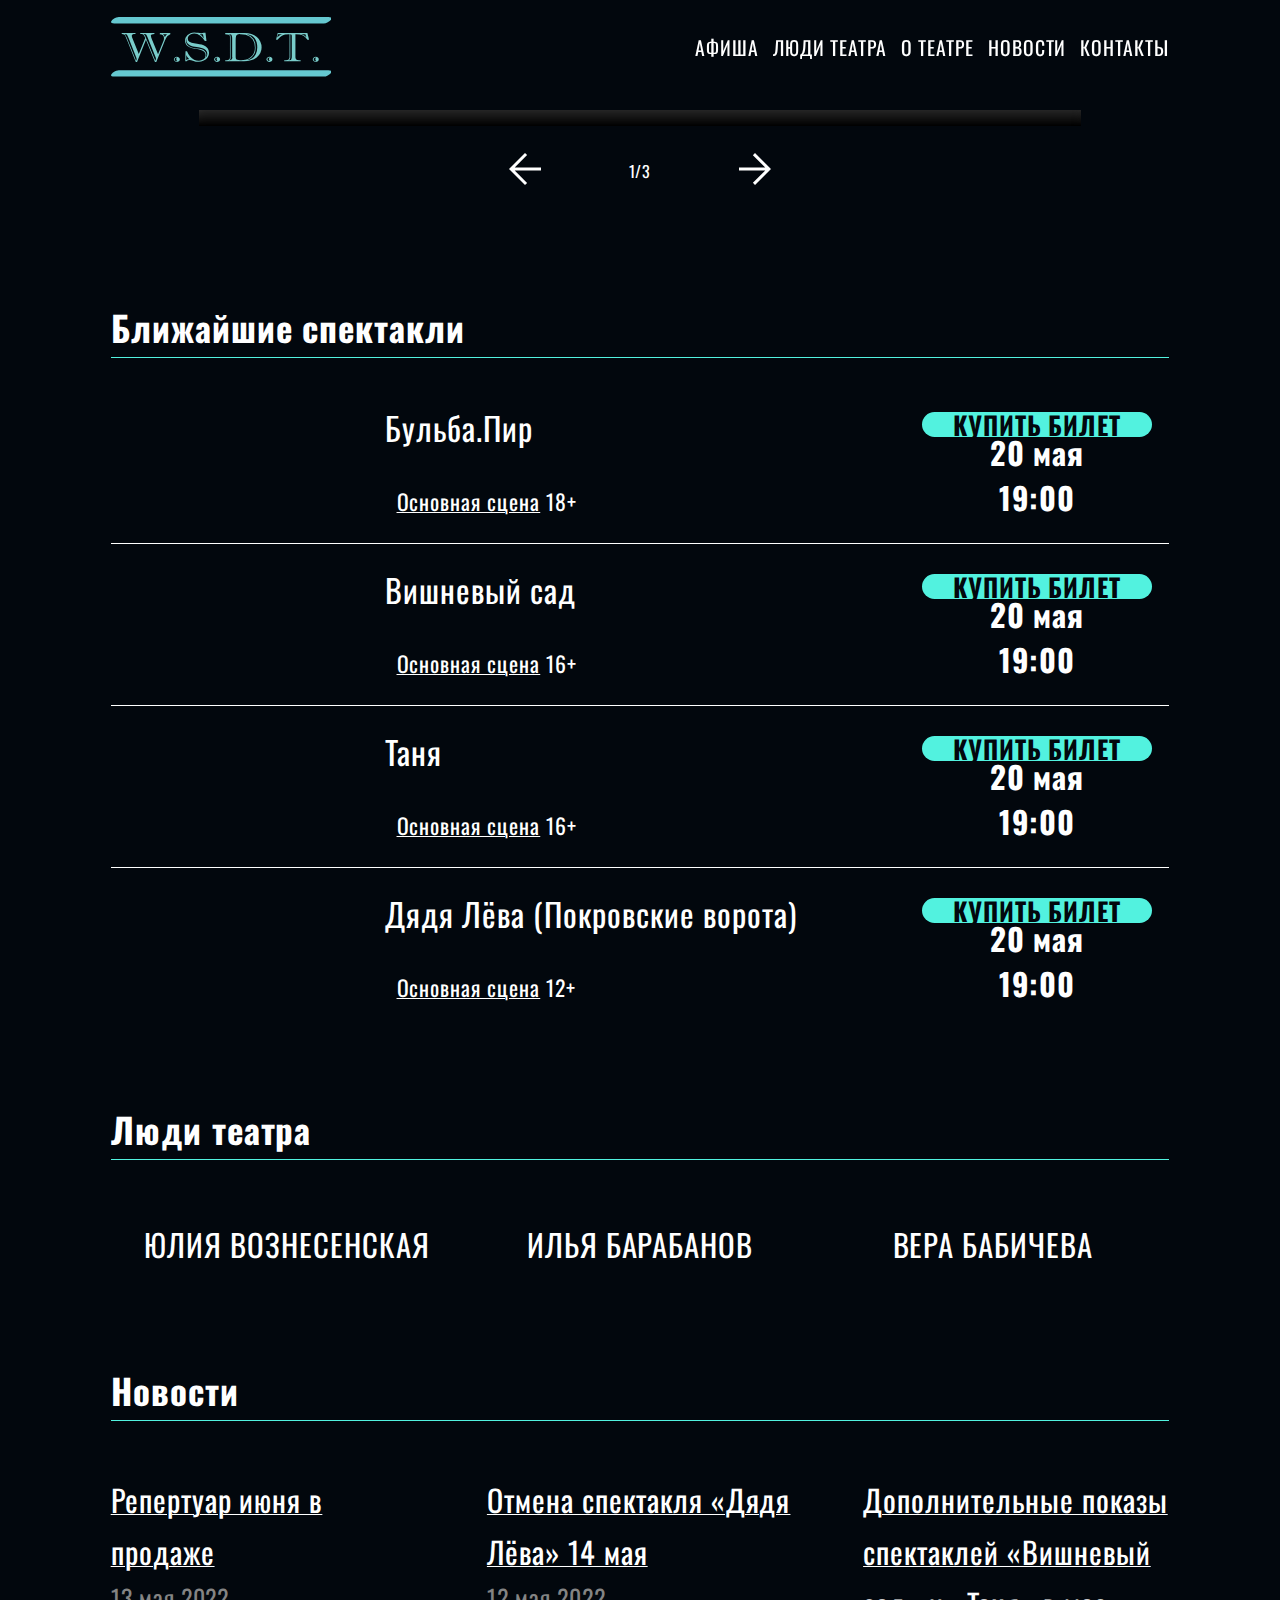
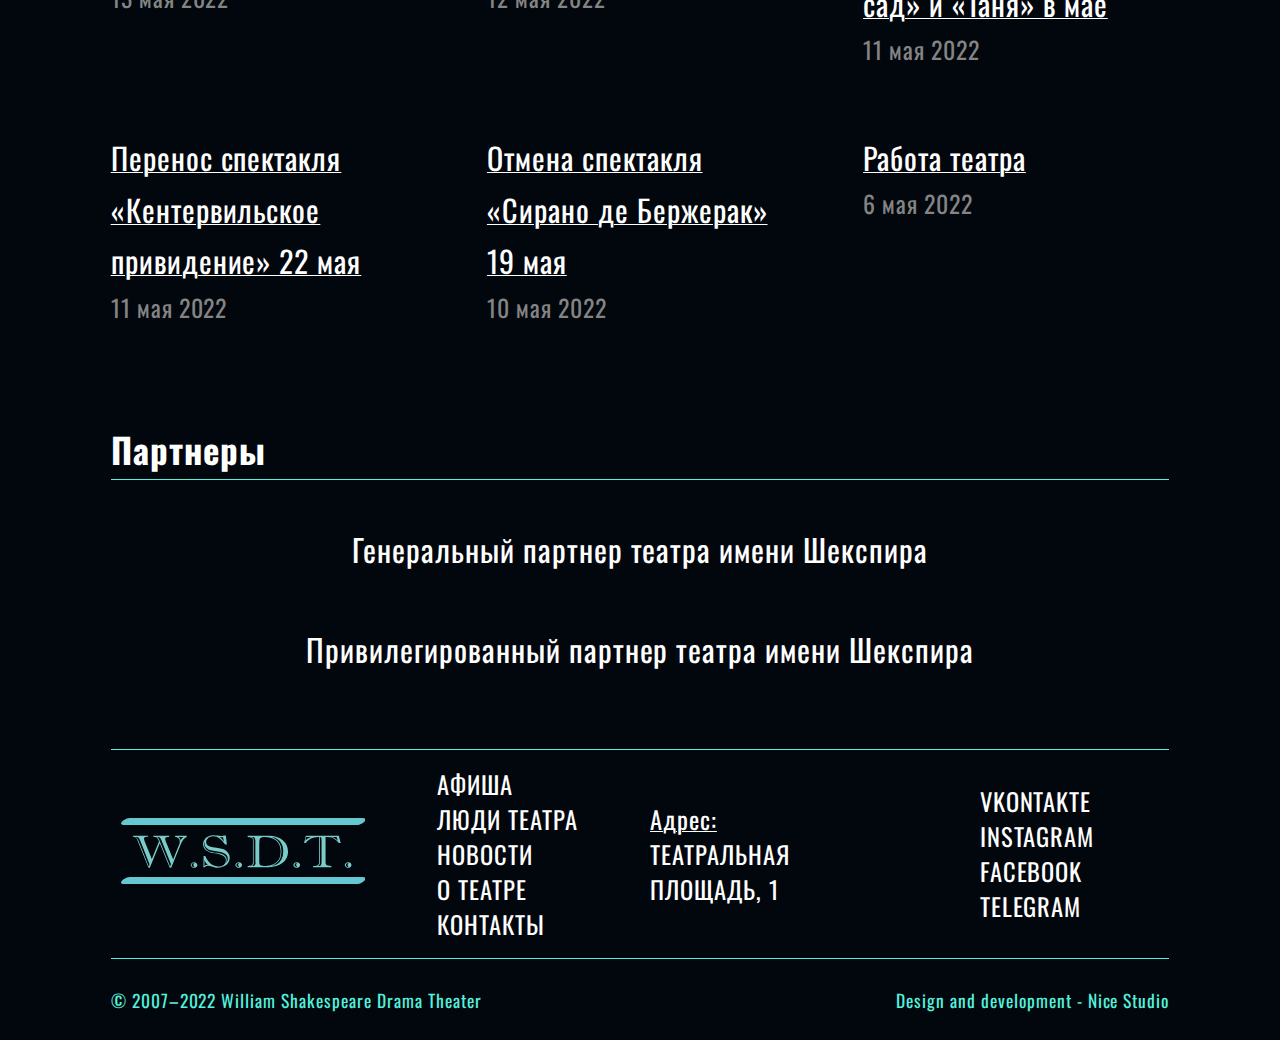
==== commit b0a8675d: "Update project, restruct by modules" ====
--- a/index.html
+++ b/index.html
@@ -11,6 +11,8 @@
     <link rel="stylesheet" href="./css/index.css">
     <link rel="icon" href="img/icons/favicon.svg">
     <script src="./js/index.js" defer></script>
+    <script src="./js/modules/slider.js" defer></script>
+    <script src="./js/modules/cashbox.js" defer></script>
 </head>
 <body>
     <div class="wrapper">
@@ -35,7 +37,7 @@
                 </div>
                 <nav class="header__nav">
                     <ul class="header__list">
-                        <li class="header__link"><a href="#" class="header__reference">АФИША</a></li>
+                        <li class="header__link"><a href="./affiche.html" class="header__reference">АФИША</a></li>
                         <li class="header__link"><a href="#" class="header__reference">ЛЮДИ ТЕАТРА</a></li>
                         <li class="header__link"><a href="#" class="header__reference">О ТЕАТРЕ</a></li>
                         <li class="header__link"><a href="#" class="header__reference">НОВОСТИ</a></li>
@@ -46,6 +48,7 @@
         </header>
         <main class="content">
             <div class="content__inside container">
+                <div class="ticket"></div>
                 <div class="slider">
                     <div class="slider__inside">
                         <div class="slider__tape">
@@ -98,7 +101,7 @@
                                     </div>
                                  </div>
                                  <div class="perfomance__column perfomance__column_fourth">
-                                    <div class="perfomance__button"><a href="#" class="">КУПИТЬ БИЛЕТ</a></div>
+                                    <div class="perfomance__button"><span>КУПИТЬ БИЛЕТ</span></div>
                                     <div class="perfomance__desc">
                                         <div class="perfomance__date">20 мая</div>
                                         <div class="perfomance__time">19:00</div>
@@ -118,7 +121,7 @@
                                        </div>
                                     </div>
                                     <div class="perfomance__column perfomance__column_fourth">
-                                       <div class="perfomance__button"><a href="#" class="">КУПИТЬ БИЛЕТ</a></div>
+                                       <div class="perfomance__button"><span>КУПИТЬ БИЛЕТ</span></div>
                                        <div class="perfomance__desc">
                                         <div class="perfomance__date">20 мая</div>
                                         <div class="perfomance__time">19:00</div>
@@ -138,7 +141,7 @@
                                        </div>
                                     </div>
                                     <div class="perfomance__column perfomance__column_fourth">
-                                       <div class="perfomance__button"><a href="#" class="">КУПИТЬ БИЛЕТ</a></div>
+                                       <div class="perfomance__button"><span>КУПИТЬ БИЛЕТ</span></div>
                                        <div class="perfomance__desc">
                                         <div class="perfomance__date">20 мая</div>
                                         <div class="perfomance__time">19:00</div>
@@ -159,7 +162,7 @@
                                        </div>
                                     </div>
                                     <div class="perfomance__column perfomance__column_fourth">
-                                       <div class="perfomance__button"><a href="#" class="">КУПИТЬ БИЛЕТ</a></div>
+                                       <div class="perfomance__button"><span>КУПИТЬ БИЛЕТ</span></div>
                                        <div class="perfomance__desc">
                                            <div class="perfomance__date">20 мая</div>
                                            <div class="perfomance__time">19:00</div>
@@ -176,20 +179,20 @@
                         <div class="people__list">
                             <div class="people__person people__person_one">
                                 <a href="#">
-                                    <img src="./img/peopleOfTheatre/kasrashvili.jpg" alt="" class="people__photo">
-                                    <h3 class="people__name">МАКВАЛА КАСРАШВИЛИ</h3>
+                                    <img src="./img/peopleOfTheatre/julia_voznesenskya.JPG" alt="" class="people__photo">
+                                    <h3 class="people__name">ЮЛИЯ ВОЗНЕСЕНСКАЯ</h3>
                                 </a>
                             </div>
                             <div class="people__person people__person_two">
                                 <a href="#">
-                                    <img src="./img/peopleOfTheatre/shegoleva.jpg" alt="" class="people__photo">
-                                    <h3 class="people__name">АНАСТАСИЯ ЩЕГОЛЕВА</h3>
+                                    <img src="./img/peopleOfTheatre/ilya_barabanov.jpg" alt="" class="people__photo">
+                                    <h3 class="people__name">ИЛЬЯ БАРАБАНОВ</h3>
                                 </a>
                             </div>
                             <div class="people__person people__person_three">
                                 <a href="#">
-                                    <img src="./img/peopleOfTheatre/latipova.jpg" alt="" class="people__photo">
-                                    <h3 class="people__name">АЛЬБИНА ЛАТИПОВА</h3>
+                                    <img src="./img/peopleOfTheatre/babicheva.jpg" alt="" class="people__photo">
+                                    <h3 class="people__name">ВЕРА БАБИЧЕВА</h3>
                                 </a>
                             </div>
                         </div>
@@ -256,7 +259,7 @@
                 </div>
                 <nav class="footer__nav">
                     <ul class="footer__list">
-                        <li class="footer__list-item"><a href="#" class="footer__link">АФИША</a></li>
+                        <li class="footer__list-item"><a href="./affiche.html" class="footer__link">АФИША</a></li>
                         <li class="footer__list-item"><a href="#" class="footer__link">ЛЮДИ ТЕАТРА</a></li>
                         <li class="footer__list-item"><a href="#" class="footer__link">НОВОСТИ</a></li>
                         <li class="footer__list-item"><a href="#" class="footer__link">О ТЕАТРЕ</a></li>
@@ -266,10 +269,10 @@
                 <p class="footer__adress"><span>Адрес:</span>ТЕАТРАЛЬНАЯ ПЛОЩАДЬ, 1</p>
                 <div class="footer__socials">
                     <ul class="footer__list">
-                        <li class="footer__list-item"><a href="#" class="footer__link">VKONTAKTE</a></li>
-                        <li class="footer__list-item"><a href="#" class="footer__link">INSTAGRAM</a></li>
-                        <li class="footer__list-item"><a href="#" class="footer__link">FACEBOOK</a></li>
-                        <li class="footer__list-item"><a href="#" class="footer__link">TELEGRAM</a></li>
+                        <li class="footer__list-item"><a target="_blank" href="https://vk.com" class="footer__link">VKONTAKTE</a></li>
+                        <li class="footer__list-item"><a target="_blank" href="https://www.instagram.com/" class="footer__link">INSTAGRAM</a></li>
+                        <li class="footer__list-item"><a target="_blank" href="https://ru-ru.facebook.com" class="footer__link">FACEBOOK</a></li>
+                        <li class="footer__list-item"><a target="_blank" href="https://web.telegram.org/" class="footer__link">TELEGRAM</a></li>
                     </ul>
                 </div>
             </div>
--- a/css/index.css
+++ b/css/index.css
@@ -0,0 +1,555 @@
+@import url("./reset.css");
+@import url('./fonts.css');
+@import url('./modules/header.css');
+@import url('./modules/cashbox.css');
+@import url('./modules/footer.css');
+
+body {
+    font-family: 'Oswald', sans-serif;
+    font-size: 16px;
+    background-color: #02070D;
+    color: #FFFF;
+    letter-spacing: 0.070rem;
+}
+
+@media(max-width: 710px) {
+    body.lock {
+        overflow: hidden;
+    }
+}
+
+.wrapper {
+    display: flex;
+    align-items: center;
+    justify-content: space-between;
+    flex-direction: column;
+}
+
+.container {
+    max-width: calc(1191/1440*100%);
+    width: 100%;
+    height: 100%;
+}
+
+.content {
+    margin-top: 1.1rem;
+    flex: 1 0 auto;
+    width: 100%;
+    display: flex;
+    justify-content: center;
+    align-items: center;
+}
+
+.content__inside {
+width: 100%;
+display: flex;
+flex-direction: column;
+gap: 100px;
+}
+
+.slider {
+max-width: 1197px;
+height: calc(372/1080*100%);
+width: calc(1200/1440*100%);
+align-self: center;
+
+}
+
+.slider__inside {
+overflow: hidden;
+max-width: 100%;
+height: 100%;
+background-color: #FFFF;
+}
+
+.slider__tape {
+display: flex;
+align-items: center;
+transition: all 0.5s ease;
+position: relative;
+}
+
+.slider__tape-item {
+
+}
+
+.slider__tape-shadow {
+position: absolute;
+bottom: 0;
+height: 50%;
+width: 100%;
+background: linear-gradient(180deg, rgba(0,0,0,0) 0%, #000000 100% );
+filter: drop-shadow(0px 4px 4px rgba(0,0,0,0.25));
+display: flex;
+align-items: flex-start;
+justify-content: flex-end;
+flex-direction: column;
+padding: 45px;
+gap: 10px;
+}
+
+@media(max-width: 537px) {
+    .slider__tape-shadow {
+        padding: 15px;
+    } 
+}
+
+.slider__text {
+color: #52F2DF;
+font-size: 1.5rem;
+font-weight: 800;
+}
+
+@media(max-width: 537px) {
+    .slider__text {
+        font-size: 1rem;
+    } 
+}
+
+.slider__heading {
+font-size: 2rem;
+color: #fff;
+}
+
+@media(max-width: 537px) {
+    .slider__heading {
+        font-size: 1.5rem;
+    } 
+}
+
+.slider__img {
+max-width: 100%;
+}
+
+.slider__buttons {
+display: flex;
+align-items: center;
+justify-content: center;
+gap: 80px;
+margin-top: 1.3rem;
+}
+
+.slider__button {
+    background: none;
+}
+
+.slider__button > svg > path {
+    fill: #FFF;
+}
+
+.slider__button:hover > svg > path {
+fill: #52F2DF;
+}
+
+.slider__button-desc {
+    display: block;
+    height: 100%;
+}
+
+.upcoming {
+width: 100%;
+}
+
+.upcoming__inside {
+    
+}
+
+.upcoming__heading {
+
+}
+
+.content__heading {
+    font-size: 2.5rem;
+    line-height: 60px;
+    border-bottom: 1px solid #52F2DF;
+    font-weight: 800;
+}
+
+.performances {
+
+}
+
+.perfomances__inside {
+    margin-top: 3.9rem;
+    gap: 30px;
+    display: flex;
+    flex-direction: column;
+}
+
+.perfomances__line {
+    background: #FFFFFF;
+    height: 1.2px;
+}
+
+.perfomance {
+    display: grid;
+    grid-template-rows: auto;
+    grid-template-columns: repeat(4, 1fr);
+    row-gap: 60px;
+}
+
+@media(max-width: 714px) {
+    .perfomance {
+        grid-template-columns: repeat(2, 1fr); 
+        
+    } 
+}
+
+.perfomance_one {
+
+}
+
+.perfomance__column {
+display: flex;
+flex-direction: column;
+align-items: flex-start;
+justify-content: space-between;
+padding: 0 10px;
+}
+
+@media(max-width: 714px) {
+    .perfomance__column {
+        gap: 1.5rem;
+    } 
+}
+
+.perfomance__column_one {
+
+}
+
+@media(max-width: 714px) {
+    .perfomance__column_one {
+        display: none;
+    } 
+}
+
+.perfomance__image {
+
+}
+
+.perfomance__column_two {
+grid-column: 2 / 4;
+}
+
+@media(max-width: 714px) {
+    .perfomance__column_two {
+        grid-column: 1;
+    }
+}
+
+.perfomance__heading {
+font-size: 2.3rem;
+font-weight: 400;
+}
+
+.perfomance__subrow {
+display: flex;
+justify-content: center;
+gap: 0.8rem;
+align-items: center;
+font-size: 1.55rem;
+}
+
+.perfomance__desc {
+    display: flex;
+    align-items: center;
+    justify-content: center;
+    gap: 1rem;
+    flex-direction: column;
+}
+.perfomance__icon {
+
+}
+
+.perfomance__text {
+    
+}
+
+.perfomance__text > span {
+    text-decoration: 1px underline solid;
+}
+
+.perfomance__column_three {
+
+}
+
+.perfomance__column_fourth {
+align-items: center;
+}
+
+.perfomance__button {
+background-color:#52F2DF;
+width: calc(1349/1440*100%);
+height: calc(377/1080*100%);
+display: flex;
+align-items: center;
+justify-content: center;
+border-radius: 20px;
+}
+
+@media(max-width: 714px) {
+    .perfomance__button {
+        margin: 10px;
+    }
+}
+
+
+.perfomance__button:hover {
+    transform: scale(1.05, 1.05);
+    background: #FFF;
+}
+
+.perfomance__button:hover > span {
+    transform: scale(1.05, 1.05);
+    color: #099b96;
+    background: none;
+    cursor: pointer;
+}
+
+.perfomance__button > span {
+    display: flex;
+    height: 100%;
+    width: 100%;
+    justify-content: center;
+    align-items: center;
+    font-size: 1.8rem;
+    font-weight: 700;
+    color: #02070D;
+    text-align: center;
+}
+
+.perfomance__date {
+    font-size: 2.2rem;
+    font-weight: 700;
+
+}
+
+.perfomance__time {
+    font-size: 2.2rem;
+    font-weight: 700;
+    
+}
+
+.perfomance_two {
+
+}
+
+.perfomance_three {
+
+}
+
+.perfomance_fourth {
+
+}
+
+.people {
+
+}
+
+.people__inside {
+display: flex;
+flex-direction: column;
+gap: 3.8rem;
+justify-content: center;
+}
+
+.people__heading {
+
+}
+
+.people__list {
+display: grid;
+grid-template-columns: repeat(3, 1fr);
+grid-template-rows: auto;
+justify-items: center;
+justify-content: center;
+}
+
+@media(max-width: 1154px) {
+    .people__list {
+        display: flex;
+        flex-direction: column;
+        row-gap: 2rem;
+    }
+}
+
+.people__person > a{
+    height: 100%;
+    width: 100%;
+    display: flex;
+    align-items: center;
+    flex-direction: column;
+    gap: 1.15rem;
+    
+}
+
+.people__person:hover > a > img {
+outline: 8px solid #52F2DF;
+}
+
+.people__person:hover > a > h3{
+    color: #ff3572;
+    }
+
+.people__person_one {
+
+}
+
+.people__photo {
+border-radius: 500px;
+max-width: 100%;
+}
+
+.people__name {
+font-weight: 400;
+font-size: 2.2rem;
+color: #FFF;
+text-align: center;
+}
+
+.people__person_two {
+
+}
+
+.people__person_three {
+
+}
+
+.news {
+
+}
+
+.news__inside {
+display: flex;
+flex-direction: column;
+justify-content: center;
+gap: 3.8rem;
+}
+
+.news__heading {
+
+}
+.news__posts {
+display: grid;
+grid-template-columns: repeat(3, 1fr);
+grid-template-rows: auto;
+row-gap: 4.5rem;
+gap: 5rem;
+}
+
+@media(max-width: 900px) {
+    .news__posts {
+        display: flex;
+        flex-direction: column;
+        row-gap: 5rem;
+    }
+}
+
+
+.news__post {
+display: flex;
+flex-direction: column;
+align-items: flex-start;
+row-gap: 0.6rem;
+}
+
+
+.news__post_first {
+
+}
+
+.news__post-heading {
+font-size: 2.15rem;
+text-decoration: 1px underline solid #FFF;
+line-height: 3.7rem;
+cursor: pointer;
+font-weight: 400;
+}
+
+.news__post-heading:hover {
+    text-decoration: none;
+    color:rgba(255, 255, 255, 0.61);
+}
+
+.news__post-date {
+font-size: 1.7rem;
+color: #848484;
+}
+
+.news__post_second {
+
+}
+
+.news__post_thirth {
+
+}
+
+.news__post_fourth {
+
+}
+
+.news__post_fifth {
+
+}
+
+.news__post_sixth {
+}
+
+.partners {
+
+}
+
+.partners__inside {
+display: flex;
+flex-direction: column;
+gap: 3.8rem;
+}
+
+.partners__heading {
+
+}
+
+.partners__list {
+display: flex;
+align-items: center;
+justify-content: center;
+flex-direction: column;
+row-gap: 5rem;
+}
+
+.partners__partner {
+    height: 100%;
+    width: 100%;
+}
+
+.partners__partner > a {
+display: flex;
+align-items: center;
+justify-content: center;
+flex-direction: column;
+color: #FFF;
+}
+
+.partners__partner_one > img {
+
+}
+
+.parnters__image {
+max-width: 100%;
+}
+
+.parnters__image:hover {
+opacity: 65%;
+}
+
+.partners__title {
+font-size: 2.2rem;
+font-weight: 400;
+text-align: center;
+width: 100%;
+}
+
+.partners__partner_two {
+
+}
+
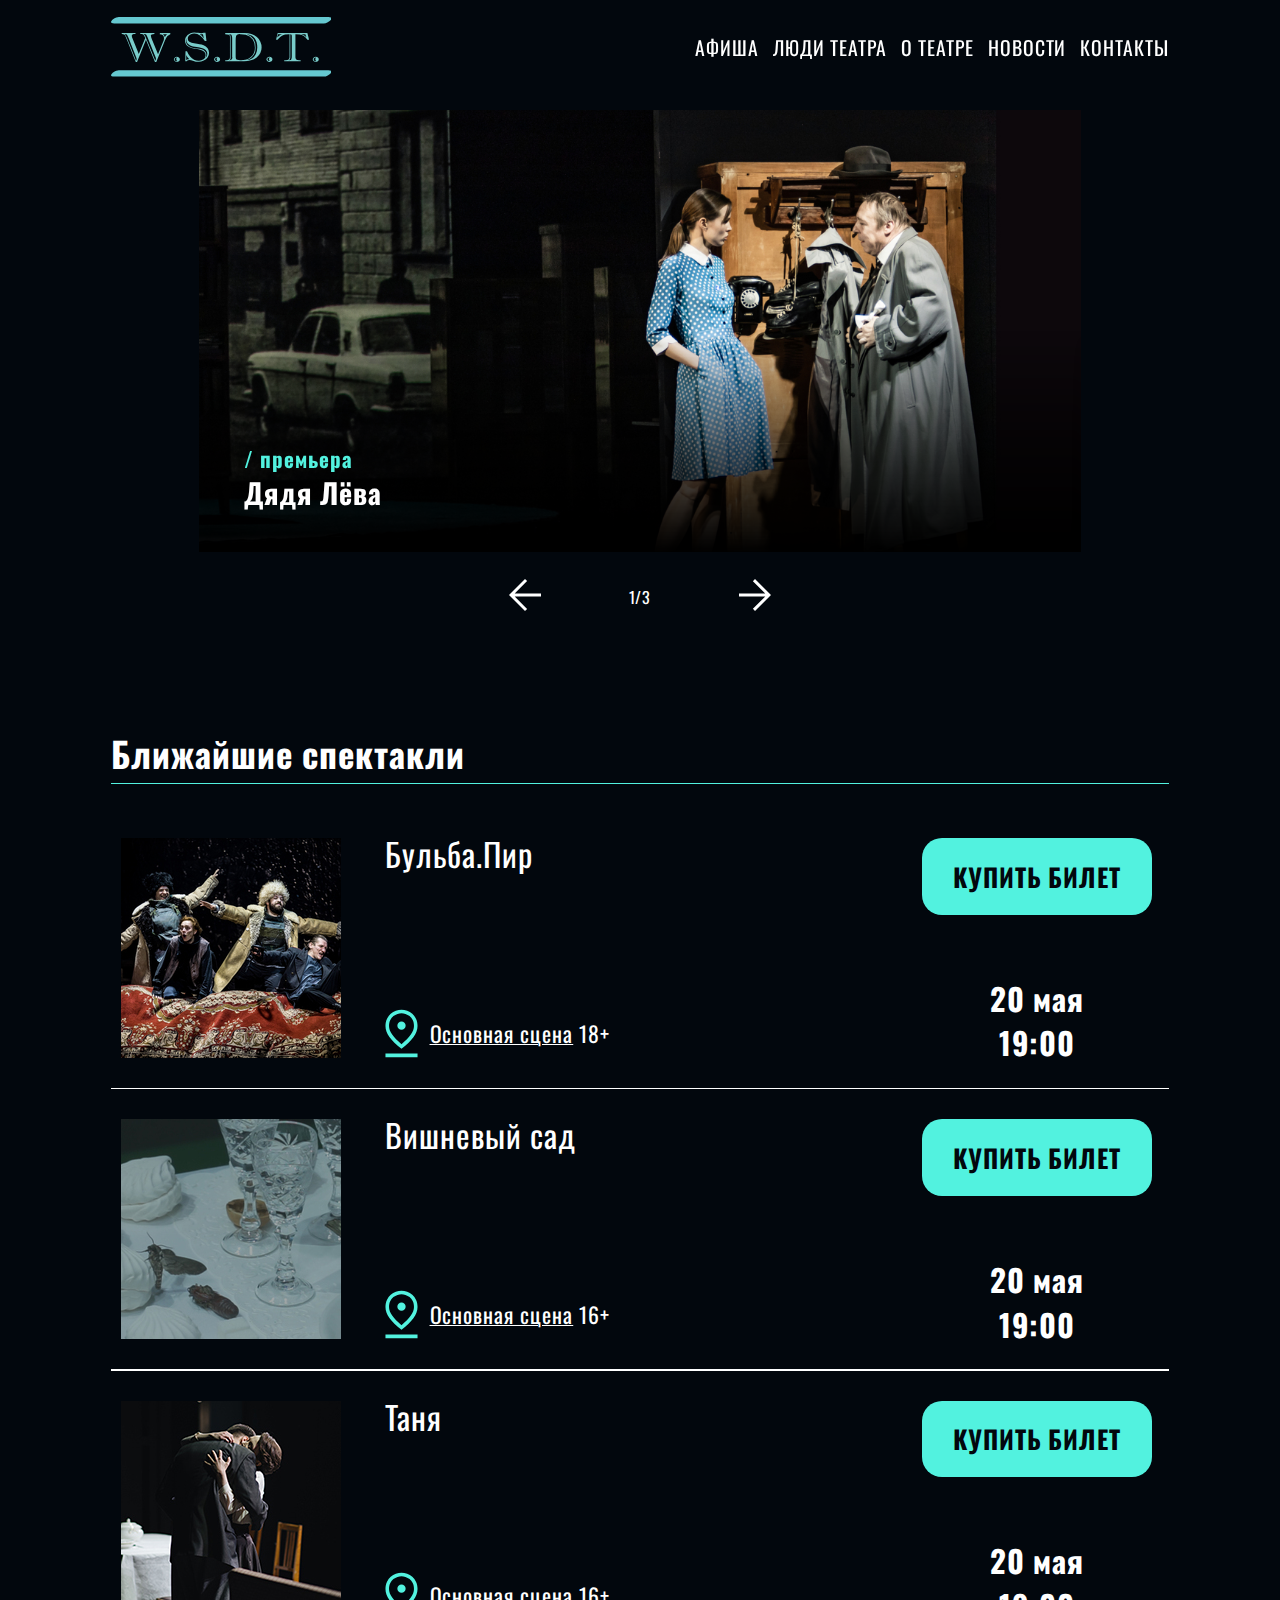
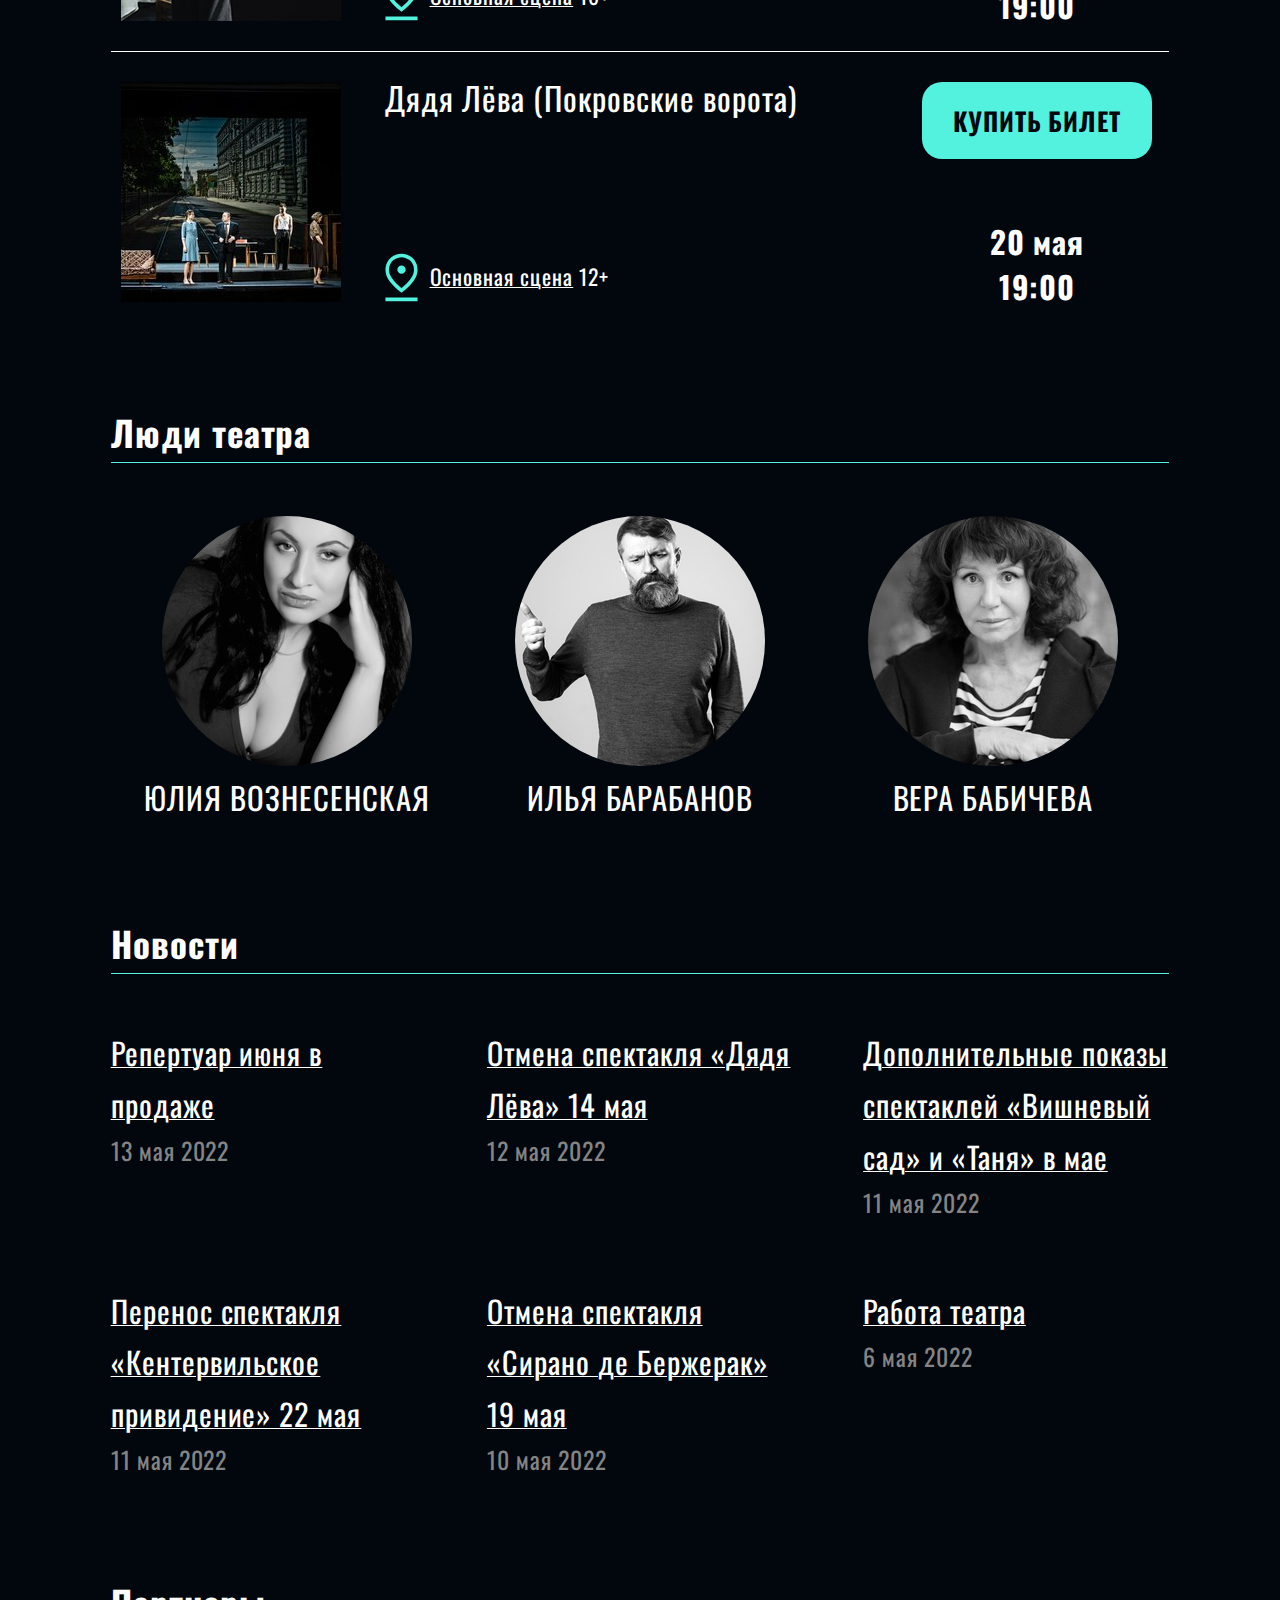
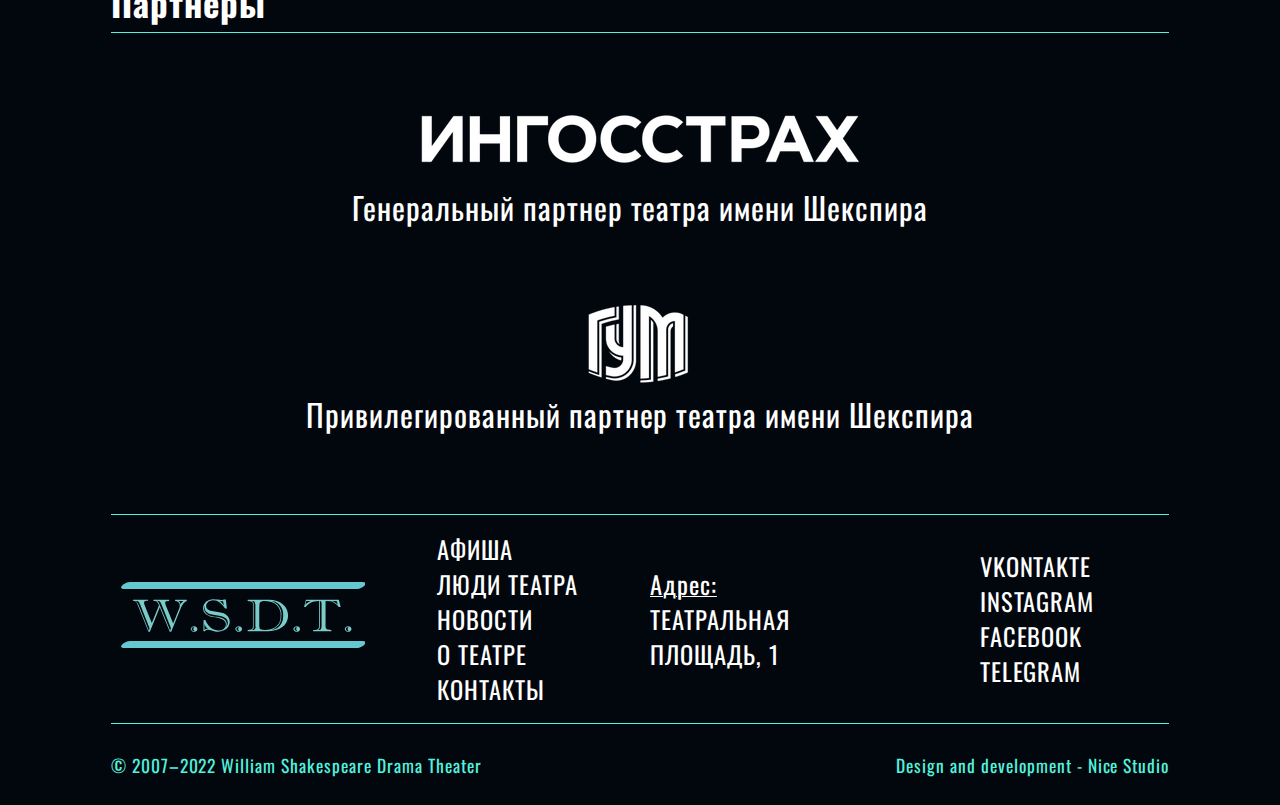
==== commit c4e64073: "Update repository" ====
--- a/index.html
+++ b/index.html
@@ -10,7 +10,7 @@
     <title>Drama Theatre - Main</title>
     <link rel="stylesheet" href="./css/index.css">
     <link rel="icon" href="img/icons/favicon.svg">
-    <script src="./js/index.js" defer></script>
+    <script src="./js/modules/burger.js" defer></script>
     <script src="./js/modules/slider.js" defer></script>
     <script src="./js/modules/cashbox.js" defer></script>
 </head>
@@ -38,10 +38,10 @@
                 <nav class="header__nav">
                     <ul class="header__list">
                         <li class="header__link"><a href="./affiche.html" class="header__reference">АФИША</a></li>
-                        <li class="header__link"><a href="#" class="header__reference">ЛЮДИ ТЕАТРА</a></li>
-                        <li class="header__link"><a href="#" class="header__reference">О ТЕАТРЕ</a></li>
-                        <li class="header__link"><a href="#" class="header__reference">НОВОСТИ</a></li>
-                        <li class="header__link"><a href="#" class="header__reference">КОНТАКТЫ</a></li>
+                        <li class="header__link"><a href="./people.html" class="header__reference">ЛЮДИ ТЕАТРА</a></li>
+                        <li class="header__link"><a href="./about.html" class="header__reference">О ТЕАТРЕ</a></li>
+                        <li class="header__link"><a href="./news.html" class="header__reference">НОВОСТИ</a></li>
+                        <li class="header__link"><a href="./contacts.html" class="header__reference">КОНТАКТЫ</a></li>
                     </ul>
                 </nav>
             </div>
@@ -50,39 +50,7 @@
             <div class="content__inside container">
                 <div class="ticket"></div>
                 <div class="slider">
-                    <div class="slider__inside">
-                        <div class="slider__tape">
-                            <div class="slider__tape-item"><img src="./img/main/uncle_liova.jpg" alt="" class="slider__img">
-                                <a href="#">
-                                <div class="slider__tape-shadow">
-                                    <p class="slider__text">/ премьера</p>
-                                    <h3 class="slider__heading">Дядя Лёва</h3>    
-                                </div>
-                                </a>
-                            </div>
-                            <div class="slider__tape-item"><img src="./img/main/tanya.JPG" alt="" class="slider__img">
-                                <a href="#">
-                                    <div class="slider__tape-shadow">
-                                        <p class="slider__text">/ премьера</p>
-                                        <h3 class="slider__heading">Таня</h3>
-                                </div>
-                                </a>
-                            </div>
-                            <div class="slider__tape-item"><img src="./img/main/vishnevyi_sad.jpg" alt="" class="slider__img">
-                                <a href="#">
-                                <div class="slider__tape-shadow">
-                                        <p class="slider__text">/ премьера</p>
-                                        <h3 class="slider__heading">Вишневый сад</h3>
-                                </div>
-                            </a>
-                            </div>
-                        </div>
-                    </div>
-                    <div class="slider__buttons">
-                        <button class="slider__button slider__button_prev"><svg xmlns="http://www.w3.org/2000/svg" height="48" width="48"><path d="M24 40 8 24 24 8 26.1 10.1 13.7 22.5H40V25.5H13.7L26.1 37.9Z"/></svg></button>
-                        <span class="slider__button-desc"></span>
-                        <button class="slider__button slider__button_next"><svg xmlns="http://www.w3.org/2000/svg" height="48" width="48"><path d="M24 40 21.9 37.85 34.25 25.5H8V22.5H34.25L21.9 10.15L24 8L40 24Z"/></svg></button>
-                    </div>
+                    
                 </div>
                 <div class="upcoming">
                     <div class="upcoming__inside">
@@ -260,10 +228,10 @@
                 <nav class="footer__nav">
                     <ul class="footer__list">
                         <li class="footer__list-item"><a href="./affiche.html" class="footer__link">АФИША</a></li>
-                        <li class="footer__list-item"><a href="#" class="footer__link">ЛЮДИ ТЕАТРА</a></li>
-                        <li class="footer__list-item"><a href="#" class="footer__link">НОВОСТИ</a></li>
-                        <li class="footer__list-item"><a href="#" class="footer__link">О ТЕАТРЕ</a></li>
-                        <li class="footer__list-item"><a href="#" class="footer__link">КОНТАКТЫ</a></li>
+                        <li class="footer__list-item"><a href="./people.html" class="footer__link">ЛЮДИ ТЕАТРА</a></li>
+                        <li class="footer__list-item"><a href="./news.html" class="footer__link">НОВОСТИ</a></li>
+                        <li class="footer__list-item"><a href="./about.html" class="footer__link">О ТЕАТРЕ</a></li>
+                        <li class="footer__list-item"><a href="./contacts.html" class="footer__link">КОНТАКТЫ</a></li>
                     </ul>
                 </nav>
                 <p class="footer__adress"><span>Адрес:</span>ТЕАТРАЛЬНАЯ ПЛОЩАДЬ, 1</p>
--- a/css/index.css
+++ b/css/index.css
@@ -1,6 +1,7 @@
 @import url("./reset.css");
 @import url('./fonts.css');
 @import url('./modules/header.css');
+@import url('./modules/slider.css');
 @import url('./modules/cashbox.css');
 @import url('./modules/footer.css');
 
@@ -47,105 +48,6 @@
 gap: 100px;
 }
 
-.slider {
-max-width: 1197px;
-height: calc(372/1080*100%);
-width: calc(1200/1440*100%);
-align-self: center;
-
-}
-
-.slider__inside {
-overflow: hidden;
-max-width: 100%;
-height: 100%;
-background-color: #FFFF;
-}
-
-.slider__tape {
-display: flex;
-align-items: center;
-transition: all 0.5s ease;
-position: relative;
-}
-
-.slider__tape-item {
-
-}
-
-.slider__tape-shadow {
-position: absolute;
-bottom: 0;
-height: 50%;
-width: 100%;
-background: linear-gradient(180deg, rgba(0,0,0,0) 0%, #000000 100% );
-filter: drop-shadow(0px 4px 4px rgba(0,0,0,0.25));
-display: flex;
-align-items: flex-start;
-justify-content: flex-end;
-flex-direction: column;
-padding: 45px;
-gap: 10px;
-}
-
-@media(max-width: 537px) {
-    .slider__tape-shadow {
-        padding: 15px;
-    } 
-}
-
-.slider__text {
-color: #52F2DF;
-font-size: 1.5rem;
-font-weight: 800;
-}
-
-@media(max-width: 537px) {
-    .slider__text {
-        font-size: 1rem;
-    } 
-}
-
-.slider__heading {
-font-size: 2rem;
-color: #fff;
-}
-
-@media(max-width: 537px) {
-    .slider__heading {
-        font-size: 1.5rem;
-    } 
-}
-
-.slider__img {
-max-width: 100%;
-}
-
-.slider__buttons {
-display: flex;
-align-items: center;
-justify-content: center;
-gap: 80px;
-margin-top: 1.3rem;
-}
-
-.slider__button {
-    background: none;
-}
-
-.slider__button > svg > path {
-    fill: #FFF;
-}
-
-.slider__button:hover > svg > path {
-fill: #52F2DF;
-}
-
-.slider__button-desc {
-    display: block;
-    height: 100%;
-}
-
 .upcoming {
 width: 100%;
 }
@@ -293,15 +195,15 @@
     }
 }
 
-
 .perfomance__button:hover {
     transform: scale(1.05, 1.05);
     background: #FFF;
+    outline: 2px solid #52F2DF;
 }
 
 .perfomance__button:hover > span {
     transform: scale(1.05, 1.05);
-    color: #099b96;
+    color: #ff3572;
     background: none;
     cursor: pointer;
 }
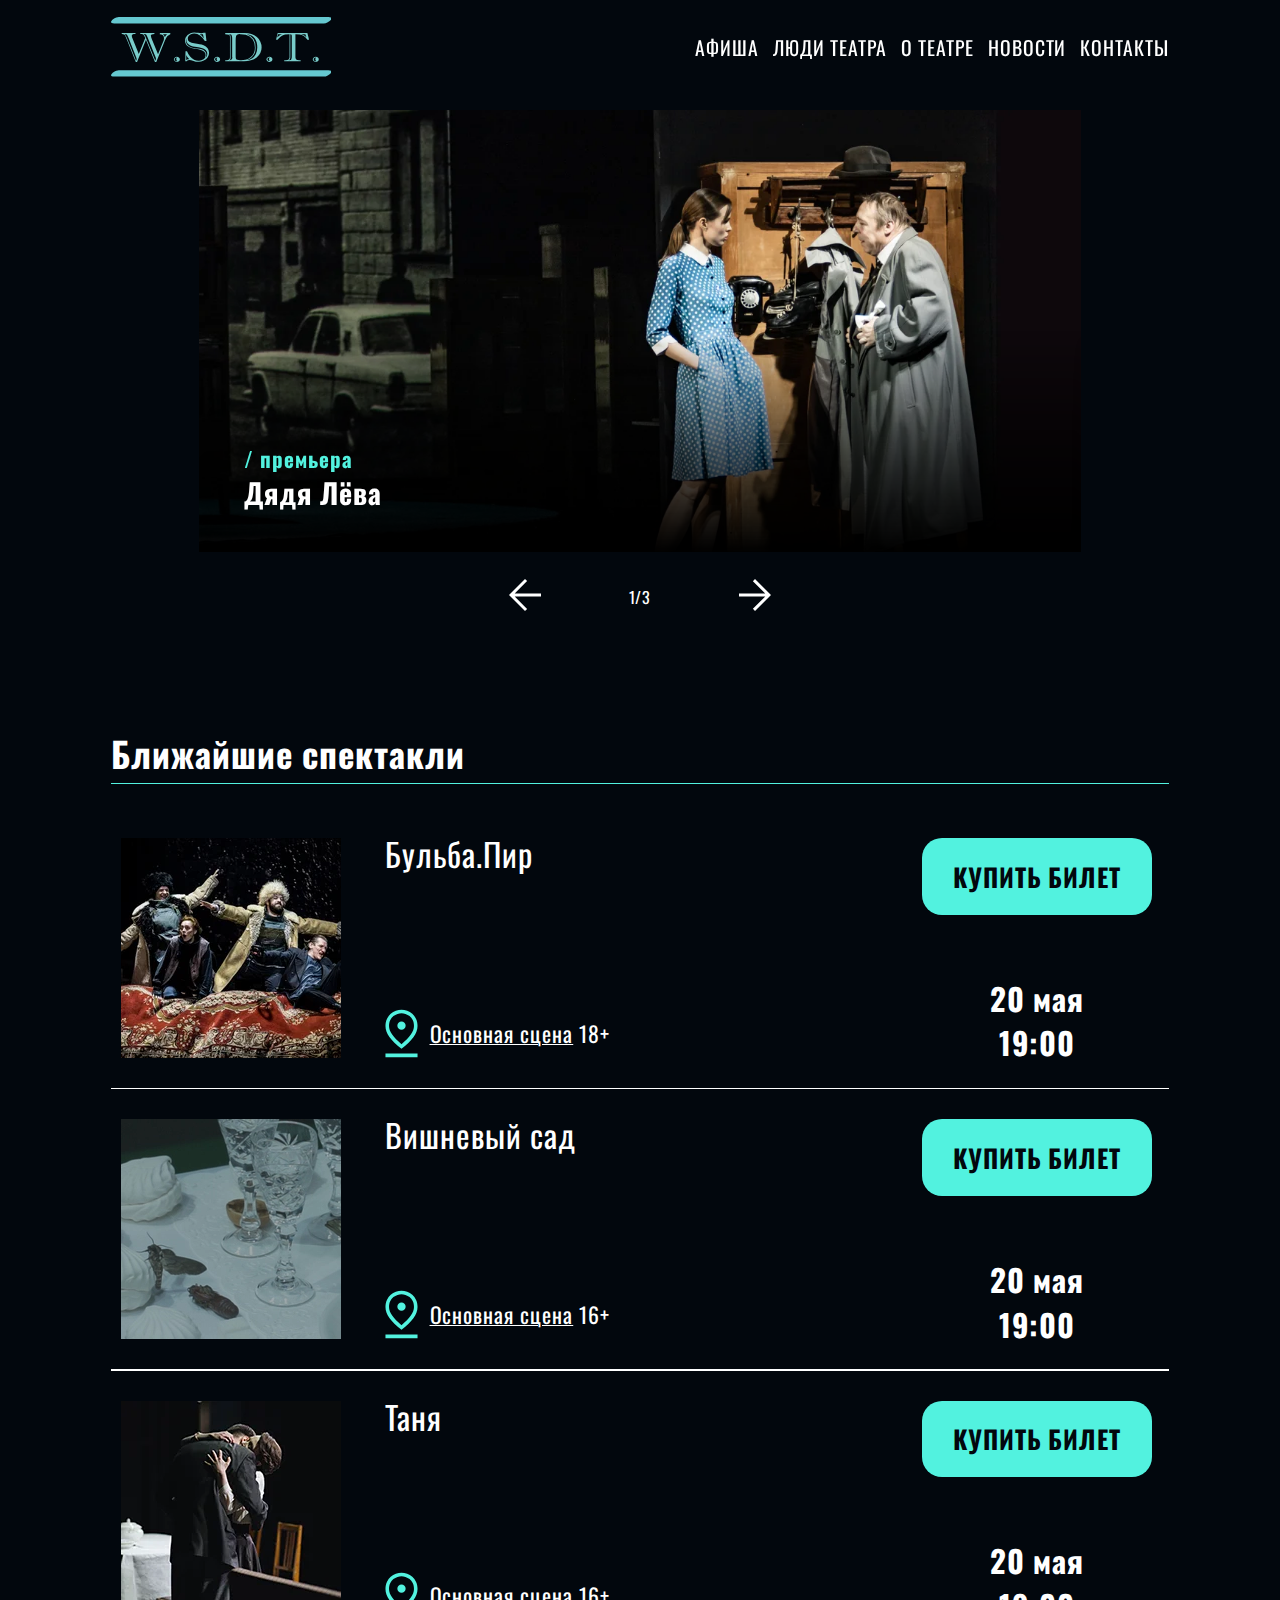
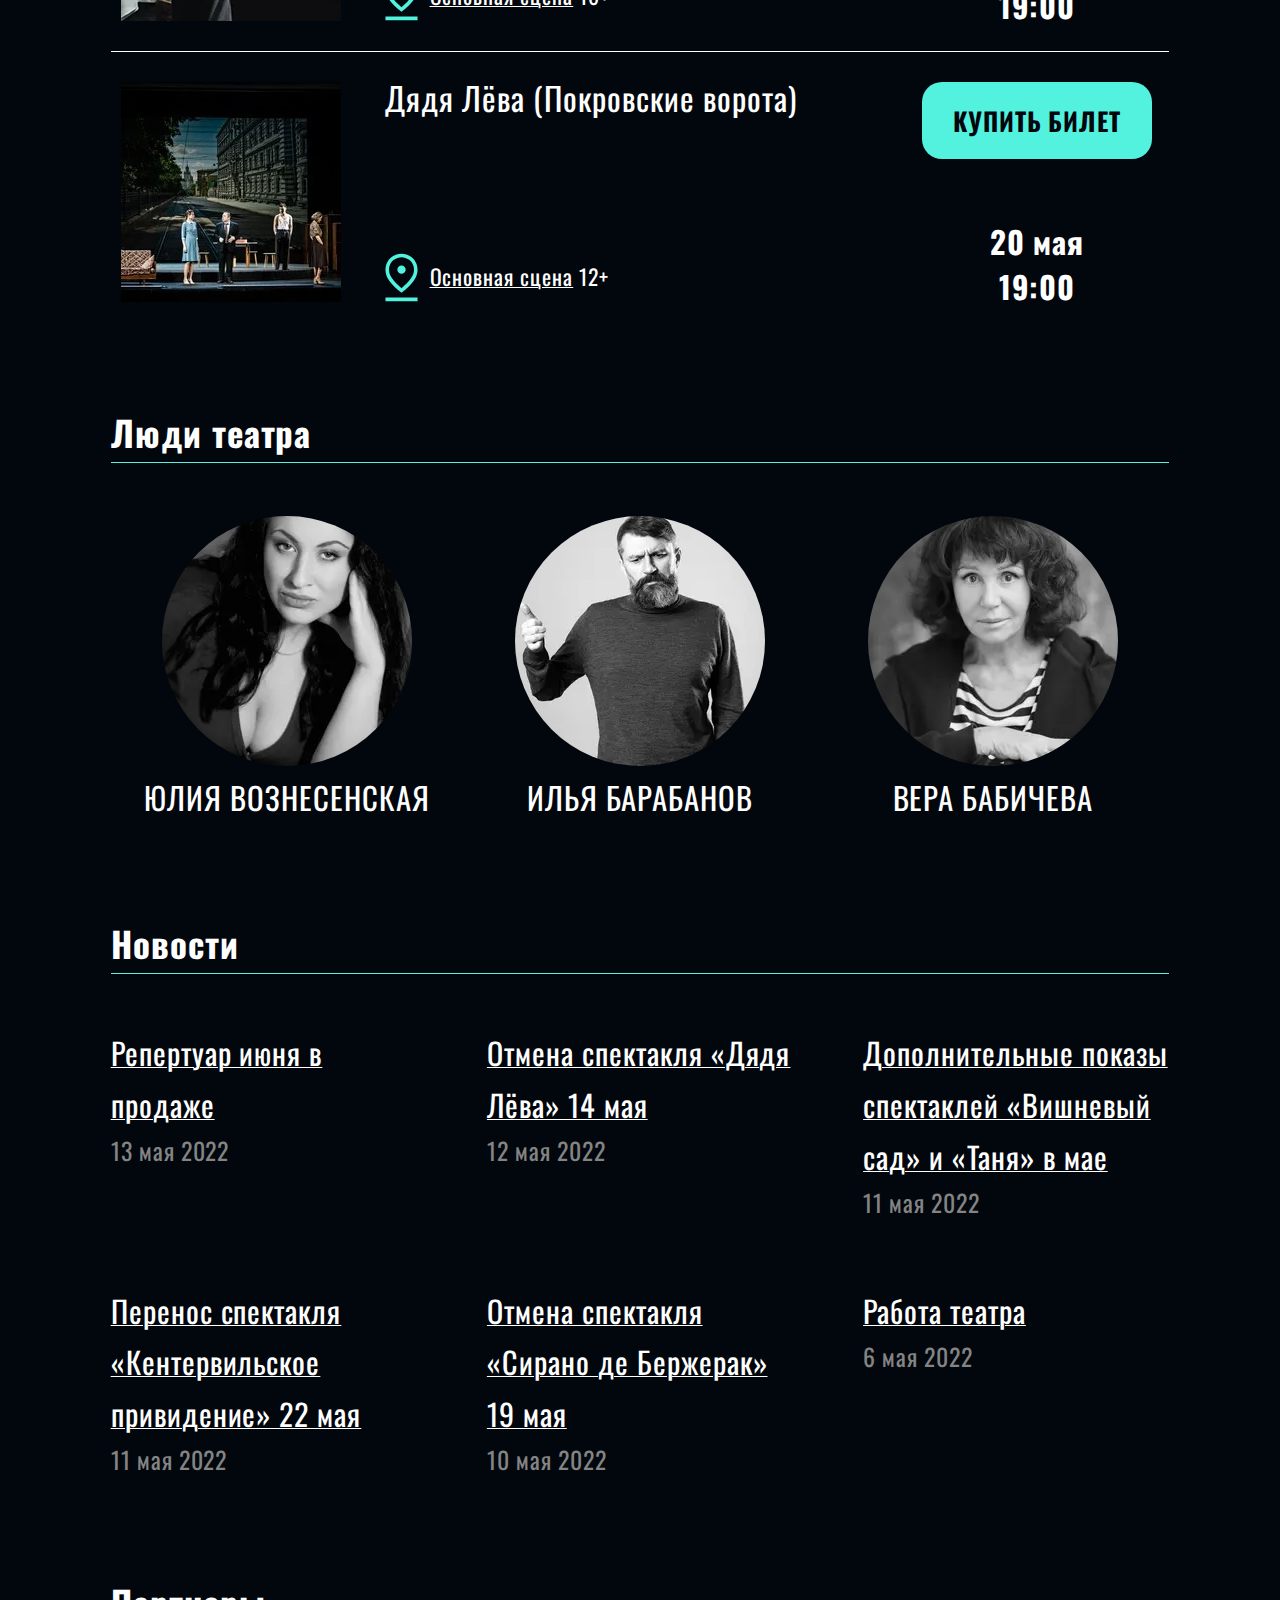
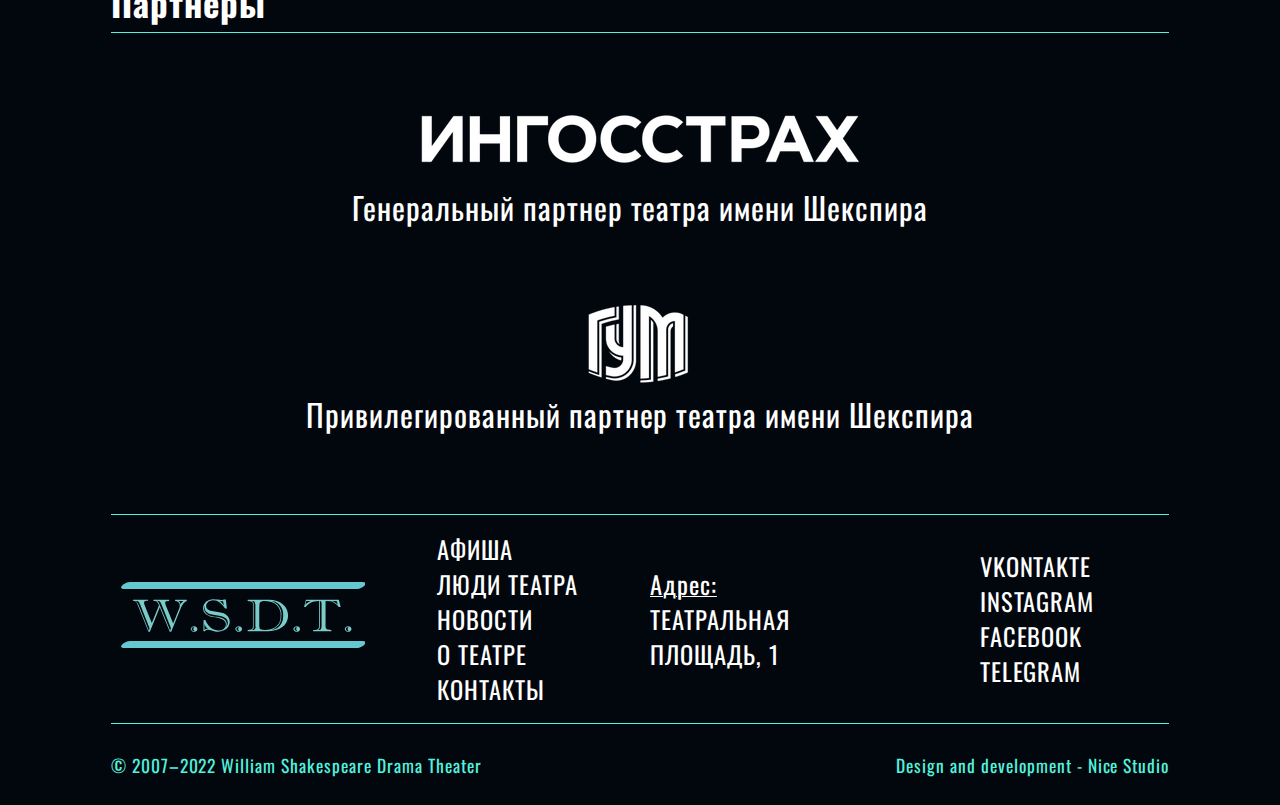
==== commit 1c4faead: "Update project" ====
--- a/index.html
+++ b/index.html
@@ -20,7 +20,7 @@
             <div class="header__inside container">
                 <div class="header__logo">
                     <a href="./index.html">
-                        <svg id="Слой_1" data-name="Слой 1" xmlns="http://www.w3.org/2000/svg" viewBox="0 0 55.34 14.96"><defs><style>.cls-1{fill:#52F2DF;}.cls-2{fill:#52F2DF;}</style></defs><path class="cls-1" d="M24,30.39H26.6v.28a1.77,1.77,0,0,0-.76.56,4.51,4.51,0,0,0-.62,1.12l-2.14,5.29h-.33l-2.26-5.55-2.24,5.55h-.31l-2.23-5.55c-.2-.49-.34-.82-.42-1a.86.86,0,0,0-.31-.34,1.11,1.11,0,0,0-.57-.11v-.28h3.45v.28h-.14c-.53,0-.79.13-.79.41a2.26,2.26,0,0,0,.19.71l1.57,3.91,1.62-4a2.73,2.73,0,0,0-.28-.61.82.82,0,0,0-.54-.4l-.43,0v-.28h3.55v.28a2.27,2.27,0,0,0-.66.08.29.29,0,0,0-.24.3A3,3,0,0,0,22,32l1.52,3.74,1.25-3.09a4.36,4.36,0,0,0,.2-.53A1.71,1.71,0,0,0,25,31.6a.8.8,0,0,0-.27-.67,1.31,1.31,0,0,0-.8-.26ZM15.74,31.7,18,37.35l.07-.13a1.07,1.07,0,0,0,.07-.15.44.44,0,0,0,0-.15.91.91,0,0,0-.1-.4L16.15,31.7a7.07,7.07,0,0,0-.32-.71.66.66,0,0,0-.28-.27.94.94,0,0,0-.47,0,.88.88,0,0,1,.34.35A5,5,0,0,1,15.74,31.7Zm4.76-.08,2.33,5.7a1.11,1.11,0,0,0,.17-.48,1.23,1.23,0,0,0-.12-.4l-2-5c-.11-.25-.19-.41-.24-.51a.58.58,0,0,0-.25-.21,1.24,1.24,0,0,0-.49-.08A2.11,2.11,0,0,1,20.5,31.62Zm5.34-.95H24.68a.89.89,0,0,1,.39.34,1,1,0,0,1,.13.46,2.93,2.93,0,0,1,.27-.46A1.5,1.5,0,0,1,25.84,30.67Z" transform="translate(-11.72 -26.37)"/><path class="cls-1" d="M28.23,36.36a.77.77,0,0,1,.52.18A.6.6,0,0,1,29,37a.55.55,0,0,1-.1.32.75.75,0,0,1-.27.23.74.74,0,0,1-.36.09.76.76,0,0,1-.51-.19.6.6,0,0,1,0-.91A.74.74,0,0,1,28.23,36.36Zm.12,1.06a1.59,1.59,0,0,1-.19-.2A.43.43,0,0,1,28.1,37a.45.45,0,0,1,.06-.26.66.66,0,0,1,.19-.18h-.14a.51.51,0,0,0-.35.13.43.43,0,0,0-.15.33.4.4,0,0,0,.15.31.48.48,0,0,0,.34.13Z" transform="translate(-11.72 -26.37)"/><path class="cls-1" d="M30.41,34.94h.38a5.2,5.2,0,0,0,.78,1.34,2.94,2.94,0,0,0,1,.8,2.45,2.45,0,0,0,1.12.26A2.05,2.05,0,0,0,34.94,37a1.23,1.23,0,0,0,.52-1,1.15,1.15,0,0,0-.35-.89,1.88,1.88,0,0,0-.82-.45A10,10,0,0,0,33,34.36a7.35,7.35,0,0,1-1.11-.21,2.92,2.92,0,0,1-.87-.41,1.73,1.73,0,0,1-.54-.64,1.65,1.65,0,0,1-.19-.79,1.92,1.92,0,0,1,.17-.78,2,2,0,0,1,1.19-1.11,2.69,2.69,0,0,1,1-.17,6.17,6.17,0,0,1,.93.1,5.69,5.69,0,0,0,.81.09,1.45,1.45,0,0,0,.59-.12h.45l.25,2.07h-.41A5.09,5.09,0,0,0,34.05,31a2.33,2.33,0,0,0-1.48-.49,1.93,1.93,0,0,0-.79.17,1.49,1.49,0,0,0-.58.47,1,1,0,0,0-.22.65.86.86,0,0,0,.4.77,3,3,0,0,0,1.18.4c.52.1,1,.17,1.4.24a4.24,4.24,0,0,1,1,.24,2.47,2.47,0,0,1,1,.78,1.91,1.91,0,0,1,.37,1.13A2.08,2.08,0,0,1,36,36.47a2.46,2.46,0,0,1-1,.84,2.94,2.94,0,0,1-1.37.32,2.55,2.55,0,0,1-.64-.06l-.75-.22a3.31,3.31,0,0,0-.81-.16.92.92,0,0,0-.74.31h-.33Zm.19-3.22a2.44,2.44,0,0,0-.1.62,1.49,1.49,0,0,0,.11.54,1.87,1.87,0,0,0,.77.9,2.38,2.38,0,0,0,.76.28c.28.06.68.12,1.22.2a6.19,6.19,0,0,1,1.1.22,1.74,1.74,0,0,1,.88.54,1.24,1.24,0,0,1,.31.85,1.49,1.49,0,0,1-.24.76,1.3,1.3,0,0,0,.48-1,1.23,1.23,0,0,0-.35-.93,2.2,2.2,0,0,0-.88-.51,9.78,9.78,0,0,0-1.44-.3l-.93-.14A2.44,2.44,0,0,1,31,33.1,1.48,1.48,0,0,1,30.6,32v-.18A.65.65,0,0,1,30.6,31.72Zm0,4.16v1.34a.86.86,0,0,1,.31-.24,1.11,1.11,0,0,1,.45,0l-.28-.29a1.54,1.54,0,0,1-.21-.28A2.56,2.56,0,0,1,30.6,35.88ZM35,31.68l-.2-1a1.58,1.58,0,0,1-.38.05,2.58,2.58,0,0,1-.46-.05,1.77,1.77,0,0,1,.41.29,4.74,4.74,0,0,1,.37.39A2.79,2.79,0,0,0,35,31.68Z" transform="translate(-11.72 -26.37)"/><path class="cls-1" d="M38.36,36.36a.77.77,0,0,1,.52.18.61.61,0,0,1,.22.46.56.56,0,0,1-.11.32.75.75,0,0,1-.27.23.74.74,0,0,1-.36.09.76.76,0,0,1-.51-.19.6.6,0,0,1,0-.91A.74.74,0,0,1,38.36,36.36Zm.12,1.06a1.59,1.59,0,0,1-.19-.2.43.43,0,0,1-.06-.24.45.45,0,0,1,.06-.26.66.66,0,0,1,.19-.18h-.14a.51.51,0,0,0-.35.13.43.43,0,0,0-.15.33.4.4,0,0,0,.15.31.48.48,0,0,0,.34.13Z" transform="translate(-11.72 -26.37)"/><path class="cls-1" d="M45,37.5H40.38v-.28a3.17,3.17,0,0,0,.74-.08.56.56,0,0,0,.35-.23,1.07,1.07,0,0,0,.1-.5V31.34a.52.52,0,0,0-.28-.51,2.81,2.81,0,0,0-.91-.16v-.28h4.84a5.38,5.38,0,0,1,1.74.27,4,4,0,0,1,1.36.75,3.28,3.28,0,0,1,.88,1.15A3.32,3.32,0,0,1,49.51,34a3,3,0,0,1-.32,1.4,3.21,3.21,0,0,1-.91,1.11,4.45,4.45,0,0,1-1.44.74A6.14,6.14,0,0,1,45,37.5Zm-2.88-1.06V31.78a1.87,1.87,0,0,0-.13-.84c-.09-.17-.31-.25-.67-.25a.58.58,0,0,1,.33.27,1.11,1.11,0,0,1,.08.5v4.85a2.13,2.13,0,0,1,0,.49.68.68,0,0,1-.12.27.66.66,0,0,1-.25.15.67.67,0,0,0,.8-.78ZM43,32.12v4.07a2,2,0,0,0,.08.64.47.47,0,0,0,.33.29,2.53,2.53,0,0,0,.85.1,5,5,0,0,0,1.15-.11,3.32,3.32,0,0,0,1-.4,3.2,3.2,0,0,0,.84-.71,2.35,2.35,0,0,0,.44-.88,3.76,3.76,0,0,0,.14-1.1,3,3,0,0,0-2.3-3.2,5.77,5.77,0,0,0-1.4-.15,1.48,1.48,0,0,0-.77.14.55.55,0,0,0-.27.39A6.15,6.15,0,0,0,43,32.12Zm2.74,5.1a3,3,0,0,0,1.35-.44,2.68,2.68,0,0,0,.95-1.07A3.74,3.74,0,0,0,48.42,34a4.65,4.65,0,0,0-.16-1.27,3.22,3.22,0,0,0-.49-1,2.48,2.48,0,0,0-.79-.69,2.78,2.78,0,0,0-.56-.24,5.56,5.56,0,0,0-.64-.13A3.18,3.18,0,0,1,48,34.07a3.75,3.75,0,0,1-.24,1.39,2.72,2.72,0,0,1-.74,1A3.8,3.8,0,0,1,45.78,37.22Z" transform="translate(-11.72 -26.37)"/><path class="cls-1" d="M51.49,36.36a.77.77,0,0,1,.52.18.58.58,0,0,1,.22.46.56.56,0,0,1-.11.32.62.62,0,0,1-.27.23.74.74,0,0,1-.36.09.76.76,0,0,1-.51-.19.6.6,0,0,1,0-.91A.76.76,0,0,1,51.49,36.36Zm.12,1.06a1.59,1.59,0,0,1-.19-.2.43.43,0,0,1-.06-.24.45.45,0,0,1,.06-.26.66.66,0,0,1,.19-.18h-.14a.53.53,0,0,0-.35.13A.43.43,0,0,0,51,37a.4.4,0,0,0,.15.31.48.48,0,0,0,.34.13Z" transform="translate(-11.72 -26.37)"/><path class="cls-1" d="M53.55,30.39H61l.42,1.66H61a3.29,3.29,0,0,0-1-.95,2.37,2.37,0,0,0-.92-.36A8.43,8.43,0,0,0,58,30.67V36.4a.86.86,0,0,0,.12.5.62.62,0,0,0,.4.24,3.77,3.77,0,0,0,.79.08v.28H55.19v-.28a3.7,3.7,0,0,0,.78-.07.57.57,0,0,0,.41-.24.89.89,0,0,0,.14-.57V30.67a5,5,0,0,0-1.1.11,2.71,2.71,0,0,0-.79.28,2.39,2.39,0,0,0-.52.37c-.14.13-.34.34-.61.62h-.36Zm1.09.28h-1l-.23.85A4.54,4.54,0,0,1,54,31,3.23,3.23,0,0,1,54.64,30.67Zm2.45,5.55V31.27a1,1,0,0,0-.08-.44.33.33,0,0,0-.3-.16V36.4a1.22,1.22,0,0,1-.08.5.78.78,0,0,1-.33.32h.13c.28,0,.46-.07.54-.23A1.78,1.78,0,0,0,57.09,36.22Zm3.67-4.75-.27-.8h-1.1a2.6,2.6,0,0,1,.75.31A4.89,4.89,0,0,1,60.76,31.47Z" transform="translate(-11.72 -26.37)"/><path class="cls-1" d="M63.13,36.36a.76.76,0,0,1,.51.18.58.58,0,0,1,.22.46.56.56,0,0,1-.11.32.65.65,0,0,1-.26.23.8.8,0,0,1-.36.09.77.77,0,0,1-.52-.19.6.6,0,0,1,0-.91A.77.77,0,0,1,63.13,36.36Zm.11,1.06a1.59,1.59,0,0,1-.19-.2A.43.43,0,0,1,63,37a.45.45,0,0,1,.06-.26.66.66,0,0,1,.19-.18H63.1a.53.53,0,0,0-.35.13.43.43,0,0,0-.15.33.4.4,0,0,0,.15.31.48.48,0,0,0,.34.13Z" transform="translate(-11.72 -26.37)"/><path class="cls-2" d="M12.53,41.33H65.11c1.06,0,3.09-1.6,1.14-1.6H13.67c-1.06,0-3.08,1.6-1.14,1.6Z" transform="translate(-11.72 -26.37)"/><path class="cls-2" d="M66.25,26.37H13.67c-1.06,0-3.08,1.6-1.14,1.6H65.11c1.06,0,3.09-1.6,1.14-1.6Z" transform="translate(-11.72 -26.37)"/></svg>
+                        <svg xmlns="http://www.w3.org/2000/svg" viewBox="0 0 55.34 14.96"><defs><style>.cls-1{fill:#52F2DF;}.cls-2{fill:#52F2DF;}</style></defs><path class="cls-1" d="M24,30.39H26.6v.28a1.77,1.77,0,0,0-.76.56,4.51,4.51,0,0,0-.62,1.12l-2.14,5.29h-.33l-2.26-5.55-2.24,5.55h-.31l-2.23-5.55c-.2-.49-.34-.82-.42-1a.86.86,0,0,0-.31-.34,1.11,1.11,0,0,0-.57-.11v-.28h3.45v.28h-.14c-.53,0-.79.13-.79.41a2.26,2.26,0,0,0,.19.71l1.57,3.91,1.62-4a2.73,2.73,0,0,0-.28-.61.82.82,0,0,0-.54-.4l-.43,0v-.28h3.55v.28a2.27,2.27,0,0,0-.66.08.29.29,0,0,0-.24.3A3,3,0,0,0,22,32l1.52,3.74,1.25-3.09a4.36,4.36,0,0,0,.2-.53A1.71,1.71,0,0,0,25,31.6a.8.8,0,0,0-.27-.67,1.31,1.31,0,0,0-.8-.26ZM15.74,31.7,18,37.35l.07-.13a1.07,1.07,0,0,0,.07-.15.44.44,0,0,0,0-.15.91.91,0,0,0-.1-.4L16.15,31.7a7.07,7.07,0,0,0-.32-.71.66.66,0,0,0-.28-.27.94.94,0,0,0-.47,0,.88.88,0,0,1,.34.35A5,5,0,0,1,15.74,31.7Zm4.76-.08,2.33,5.7a1.11,1.11,0,0,0,.17-.48,1.23,1.23,0,0,0-.12-.4l-2-5c-.11-.25-.19-.41-.24-.51a.58.58,0,0,0-.25-.21,1.24,1.24,0,0,0-.49-.08A2.11,2.11,0,0,1,20.5,31.62Zm5.34-.95H24.68a.89.89,0,0,1,.39.34,1,1,0,0,1,.13.46,2.93,2.93,0,0,1,.27-.46A1.5,1.5,0,0,1,25.84,30.67Z" transform="translate(-11.72 -26.37)"/><path class="cls-1" d="M28.23,36.36a.77.77,0,0,1,.52.18A.6.6,0,0,1,29,37a.55.55,0,0,1-.1.32.75.75,0,0,1-.27.23.74.74,0,0,1-.36.09.76.76,0,0,1-.51-.19.6.6,0,0,1,0-.91A.74.74,0,0,1,28.23,36.36Zm.12,1.06a1.59,1.59,0,0,1-.19-.2A.43.43,0,0,1,28.1,37a.45.45,0,0,1,.06-.26.66.66,0,0,1,.19-.18h-.14a.51.51,0,0,0-.35.13.43.43,0,0,0-.15.33.4.4,0,0,0,.15.31.48.48,0,0,0,.34.13Z" transform="translate(-11.72 -26.37)"/><path class="cls-1" d="M30.41,34.94h.38a5.2,5.2,0,0,0,.78,1.34,2.94,2.94,0,0,0,1,.8,2.45,2.45,0,0,0,1.12.26A2.05,2.05,0,0,0,34.94,37a1.23,1.23,0,0,0,.52-1,1.15,1.15,0,0,0-.35-.89,1.88,1.88,0,0,0-.82-.45A10,10,0,0,0,33,34.36a7.35,7.35,0,0,1-1.11-.21,2.92,2.92,0,0,1-.87-.41,1.73,1.73,0,0,1-.54-.64,1.65,1.65,0,0,1-.19-.79,1.92,1.92,0,0,1,.17-.78,2,2,0,0,1,1.19-1.11,2.69,2.69,0,0,1,1-.17,6.17,6.17,0,0,1,.93.1,5.69,5.69,0,0,0,.81.09,1.45,1.45,0,0,0,.59-.12h.45l.25,2.07h-.41A5.09,5.09,0,0,0,34.05,31a2.33,2.33,0,0,0-1.48-.49,1.93,1.93,0,0,0-.79.17,1.49,1.49,0,0,0-.58.47,1,1,0,0,0-.22.65.86.86,0,0,0,.4.77,3,3,0,0,0,1.18.4c.52.1,1,.17,1.4.24a4.24,4.24,0,0,1,1,.24,2.47,2.47,0,0,1,1,.78,1.91,1.91,0,0,1,.37,1.13A2.08,2.08,0,0,1,36,36.47a2.46,2.46,0,0,1-1,.84,2.94,2.94,0,0,1-1.37.32,2.55,2.55,0,0,1-.64-.06l-.75-.22a3.31,3.31,0,0,0-.81-.16.92.92,0,0,0-.74.31h-.33Zm.19-3.22a2.44,2.44,0,0,0-.1.62,1.49,1.49,0,0,0,.11.54,1.87,1.87,0,0,0,.77.9,2.38,2.38,0,0,0,.76.28c.28.06.68.12,1.22.2a6.19,6.19,0,0,1,1.1.22,1.74,1.74,0,0,1,.88.54,1.24,1.24,0,0,1,.31.85,1.49,1.49,0,0,1-.24.76,1.3,1.3,0,0,0,.48-1,1.23,1.23,0,0,0-.35-.93,2.2,2.2,0,0,0-.88-.51,9.78,9.78,0,0,0-1.44-.3l-.93-.14A2.44,2.44,0,0,1,31,33.1,1.48,1.48,0,0,1,30.6,32v-.18A.65.65,0,0,1,30.6,31.72Zm0,4.16v1.34a.86.86,0,0,1,.31-.24,1.11,1.11,0,0,1,.45,0l-.28-.29a1.54,1.54,0,0,1-.21-.28A2.56,2.56,0,0,1,30.6,35.88ZM35,31.68l-.2-1a1.58,1.58,0,0,1-.38.05,2.58,2.58,0,0,1-.46-.05,1.77,1.77,0,0,1,.41.29,4.74,4.74,0,0,1,.37.39A2.79,2.79,0,0,0,35,31.68Z" transform="translate(-11.72 -26.37)"/><path class="cls-1" d="M38.36,36.36a.77.77,0,0,1,.52.18.61.61,0,0,1,.22.46.56.56,0,0,1-.11.32.75.75,0,0,1-.27.23.74.74,0,0,1-.36.09.76.76,0,0,1-.51-.19.6.6,0,0,1,0-.91A.74.74,0,0,1,38.36,36.36Zm.12,1.06a1.59,1.59,0,0,1-.19-.2.43.43,0,0,1-.06-.24.45.45,0,0,1,.06-.26.66.66,0,0,1,.19-.18h-.14a.51.51,0,0,0-.35.13.43.43,0,0,0-.15.33.4.4,0,0,0,.15.31.48.48,0,0,0,.34.13Z" transform="translate(-11.72 -26.37)"/><path class="cls-1" d="M45,37.5H40.38v-.28a3.17,3.17,0,0,0,.74-.08.56.56,0,0,0,.35-.23,1.07,1.07,0,0,0,.1-.5V31.34a.52.52,0,0,0-.28-.51,2.81,2.81,0,0,0-.91-.16v-.28h4.84a5.38,5.38,0,0,1,1.74.27,4,4,0,0,1,1.36.75,3.28,3.28,0,0,1,.88,1.15A3.32,3.32,0,0,1,49.51,34a3,3,0,0,1-.32,1.4,3.21,3.21,0,0,1-.91,1.11,4.45,4.45,0,0,1-1.44.74A6.14,6.14,0,0,1,45,37.5Zm-2.88-1.06V31.78a1.87,1.87,0,0,0-.13-.84c-.09-.17-.31-.25-.67-.25a.58.58,0,0,1,.33.27,1.11,1.11,0,0,1,.08.5v4.85a2.13,2.13,0,0,1,0,.49.68.68,0,0,1-.12.27.66.66,0,0,1-.25.15.67.67,0,0,0,.8-.78ZM43,32.12v4.07a2,2,0,0,0,.08.64.47.47,0,0,0,.33.29,2.53,2.53,0,0,0,.85.1,5,5,0,0,0,1.15-.11,3.32,3.32,0,0,0,1-.4,3.2,3.2,0,0,0,.84-.71,2.35,2.35,0,0,0,.44-.88,3.76,3.76,0,0,0,.14-1.1,3,3,0,0,0-2.3-3.2,5.77,5.77,0,0,0-1.4-.15,1.48,1.48,0,0,0-.77.14.55.55,0,0,0-.27.39A6.15,6.15,0,0,0,43,32.12Zm2.74,5.1a3,3,0,0,0,1.35-.44,2.68,2.68,0,0,0,.95-1.07A3.74,3.74,0,0,0,48.42,34a4.65,4.65,0,0,0-.16-1.27,3.22,3.22,0,0,0-.49-1,2.48,2.48,0,0,0-.79-.69,2.78,2.78,0,0,0-.56-.24,5.56,5.56,0,0,0-.64-.13A3.18,3.18,0,0,1,48,34.07a3.75,3.75,0,0,1-.24,1.39,2.72,2.72,0,0,1-.74,1A3.8,3.8,0,0,1,45.78,37.22Z" transform="translate(-11.72 -26.37)"/><path class="cls-1" d="M51.49,36.36a.77.77,0,0,1,.52.18.58.58,0,0,1,.22.46.56.56,0,0,1-.11.32.62.62,0,0,1-.27.23.74.74,0,0,1-.36.09.76.76,0,0,1-.51-.19.6.6,0,0,1,0-.91A.76.76,0,0,1,51.49,36.36Zm.12,1.06a1.59,1.59,0,0,1-.19-.2.43.43,0,0,1-.06-.24.45.45,0,0,1,.06-.26.66.66,0,0,1,.19-.18h-.14a.53.53,0,0,0-.35.13A.43.43,0,0,0,51,37a.4.4,0,0,0,.15.31.48.48,0,0,0,.34.13Z" transform="translate(-11.72 -26.37)"/><path class="cls-1" d="M53.55,30.39H61l.42,1.66H61a3.29,3.29,0,0,0-1-.95,2.37,2.37,0,0,0-.92-.36A8.43,8.43,0,0,0,58,30.67V36.4a.86.86,0,0,0,.12.5.62.62,0,0,0,.4.24,3.77,3.77,0,0,0,.79.08v.28H55.19v-.28a3.7,3.7,0,0,0,.78-.07.57.57,0,0,0,.41-.24.89.89,0,0,0,.14-.57V30.67a5,5,0,0,0-1.1.11,2.71,2.71,0,0,0-.79.28,2.39,2.39,0,0,0-.52.37c-.14.13-.34.34-.61.62h-.36Zm1.09.28h-1l-.23.85A4.54,4.54,0,0,1,54,31,3.23,3.23,0,0,1,54.64,30.67Zm2.45,5.55V31.27a1,1,0,0,0-.08-.44.33.33,0,0,0-.3-.16V36.4a1.22,1.22,0,0,1-.08.5.78.78,0,0,1-.33.32h.13c.28,0,.46-.07.54-.23A1.78,1.78,0,0,0,57.09,36.22Zm3.67-4.75-.27-.8h-1.1a2.6,2.6,0,0,1,.75.31A4.89,4.89,0,0,1,60.76,31.47Z" transform="translate(-11.72 -26.37)"/><path class="cls-1" d="M63.13,36.36a.76.76,0,0,1,.51.18.58.58,0,0,1,.22.46.56.56,0,0,1-.11.32.65.65,0,0,1-.26.23.8.8,0,0,1-.36.09.77.77,0,0,1-.52-.19.6.6,0,0,1,0-.91A.77.77,0,0,1,63.13,36.36Zm.11,1.06a1.59,1.59,0,0,1-.19-.2A.43.43,0,0,1,63,37a.45.45,0,0,1,.06-.26.66.66,0,0,1,.19-.18H63.1a.53.53,0,0,0-.35.13.43.43,0,0,0-.15.33.4.4,0,0,0,.15.31.48.48,0,0,0,.34.13Z" transform="translate(-11.72 -26.37)"/><path class="cls-2" d="M12.53,41.33H65.11c1.06,0,3.09-1.6,1.14-1.6H13.67c-1.06,0-3.08,1.6-1.14,1.6Z" transform="translate(-11.72 -26.37)"/><path class="cls-2" d="M66.25,26.37H13.67c-1.06,0-3.08,1.6-1.14,1.6H65.11c1.06,0,3.09-1.6,1.14-1.6Z" transform="translate(-11.72 -26.37)"/></svg>
                     </a>
                     <a href="./index.html">
                         <svg width="74" height="54" viewBox="0 0 74 54" fill="#52F2DF" xmlns="http://www.w3.org/2000/svg">
@@ -59,7 +59,7 @@
                             <div class="perfomances__inside">
                                 <div class="perfomance perfomance_one">
                                  <div class="perfomance__column perfomance__column_one">
-                                     <img src="./img/affiche/bulba.JPG" alt="" class="perfomance__image">
+                                     <img src="./img/affiche/bulba.webp" alt="" class="perfomance__image">
                                  </div>
                                  <div class="perfomance__column perfomance__column_two">
                                     <h3 class="perfomance__heading">Бульба.Пир</h3>
@@ -79,7 +79,7 @@
                                 <hr class="perfomances__line">
                                 <div class="perfomance perfomance_two">
                                     <div class="perfomance__column perfomance__column_one">
-                                        <img src="./img/affiche/vihnev_sad.jpg" alt="" class="perfomance__image">
+                                        <img src="./img/affiche/vihnev_sad.webp" alt="" class="perfomance__image">
                                     </div>
                                     <div class="perfomance__column perfomance__column_two">
                                        <h3 class="perfomance__heading">Вишневый сад</h3>
@@ -99,7 +99,7 @@
                                 <hr class="perfomances__line">
                                 <div class="perfomance perfomance_three">
                                     <div class="perfomance__column perfomance__column_one">
-                                        <img src="./img/affiche/tanya.jpg" alt="" class="perfomance__image">
+                                        <img src="./img/affiche/tanya.webp" alt="" class="perfomance__image">
                                     </div>
                                     <div class="perfomance__column perfomance__column_two">
                                        <h3 class="perfomance__heading">Таня</h3>
@@ -119,7 +119,7 @@
                                 <hr class="perfomances__line">
                                 <div class="perfomance perfomance_fourth">
                                     <div class="perfomance__column perfomance__column_one">
-                                        <img src="./img/affiche/uncle_Leva.jpg" alt="" class="perfomance__image">
+                                        <img src="./img/affiche/uncle_Leva.webp" alt="" class="perfomance__image">
                                     </div>
                                     <div class="perfomance__column perfomance__column_two">
                                        <h3 class="perfomance__heading">Дядя Лёва (Покровские ворота)</h3>
@@ -147,19 +147,19 @@
                         <div class="people__list">
                             <div class="people__person people__person_one">
                                 <a href="#">
-                                    <img src="./img/peopleOfTheatre/julia_voznesenskya.JPG" alt="" class="people__photo">
+                                    <img src="./img/peopleOfTheatre/julia_voznesenskya.webp" alt="" class="people__photo">
                                     <h3 class="people__name">ЮЛИЯ ВОЗНЕСЕНСКАЯ</h3>
                                 </a>
                             </div>
                             <div class="people__person people__person_two">
                                 <a href="#">
-                                    <img src="./img/peopleOfTheatre/ilya_barabanov.jpg" alt="" class="people__photo">
+                                    <img src="./img/peopleOfTheatre/ilya_barabanov.webp" alt="" class="people__photo">
                                     <h3 class="people__name">ИЛЬЯ БАРАБАНОВ</h3>
                                 </a>
                             </div>
                             <div class="people__person people__person_three">
                                 <a href="#">
-                                    <img src="./img/peopleOfTheatre/babicheva.jpg" alt="" class="people__photo">
+                                    <img src="./img/peopleOfTheatre/babicheva.webp" alt="" class="people__photo">
                                     <h3 class="people__name">ВЕРА БАБИЧЕВА</h3>
                                 </a>
                             </div>
